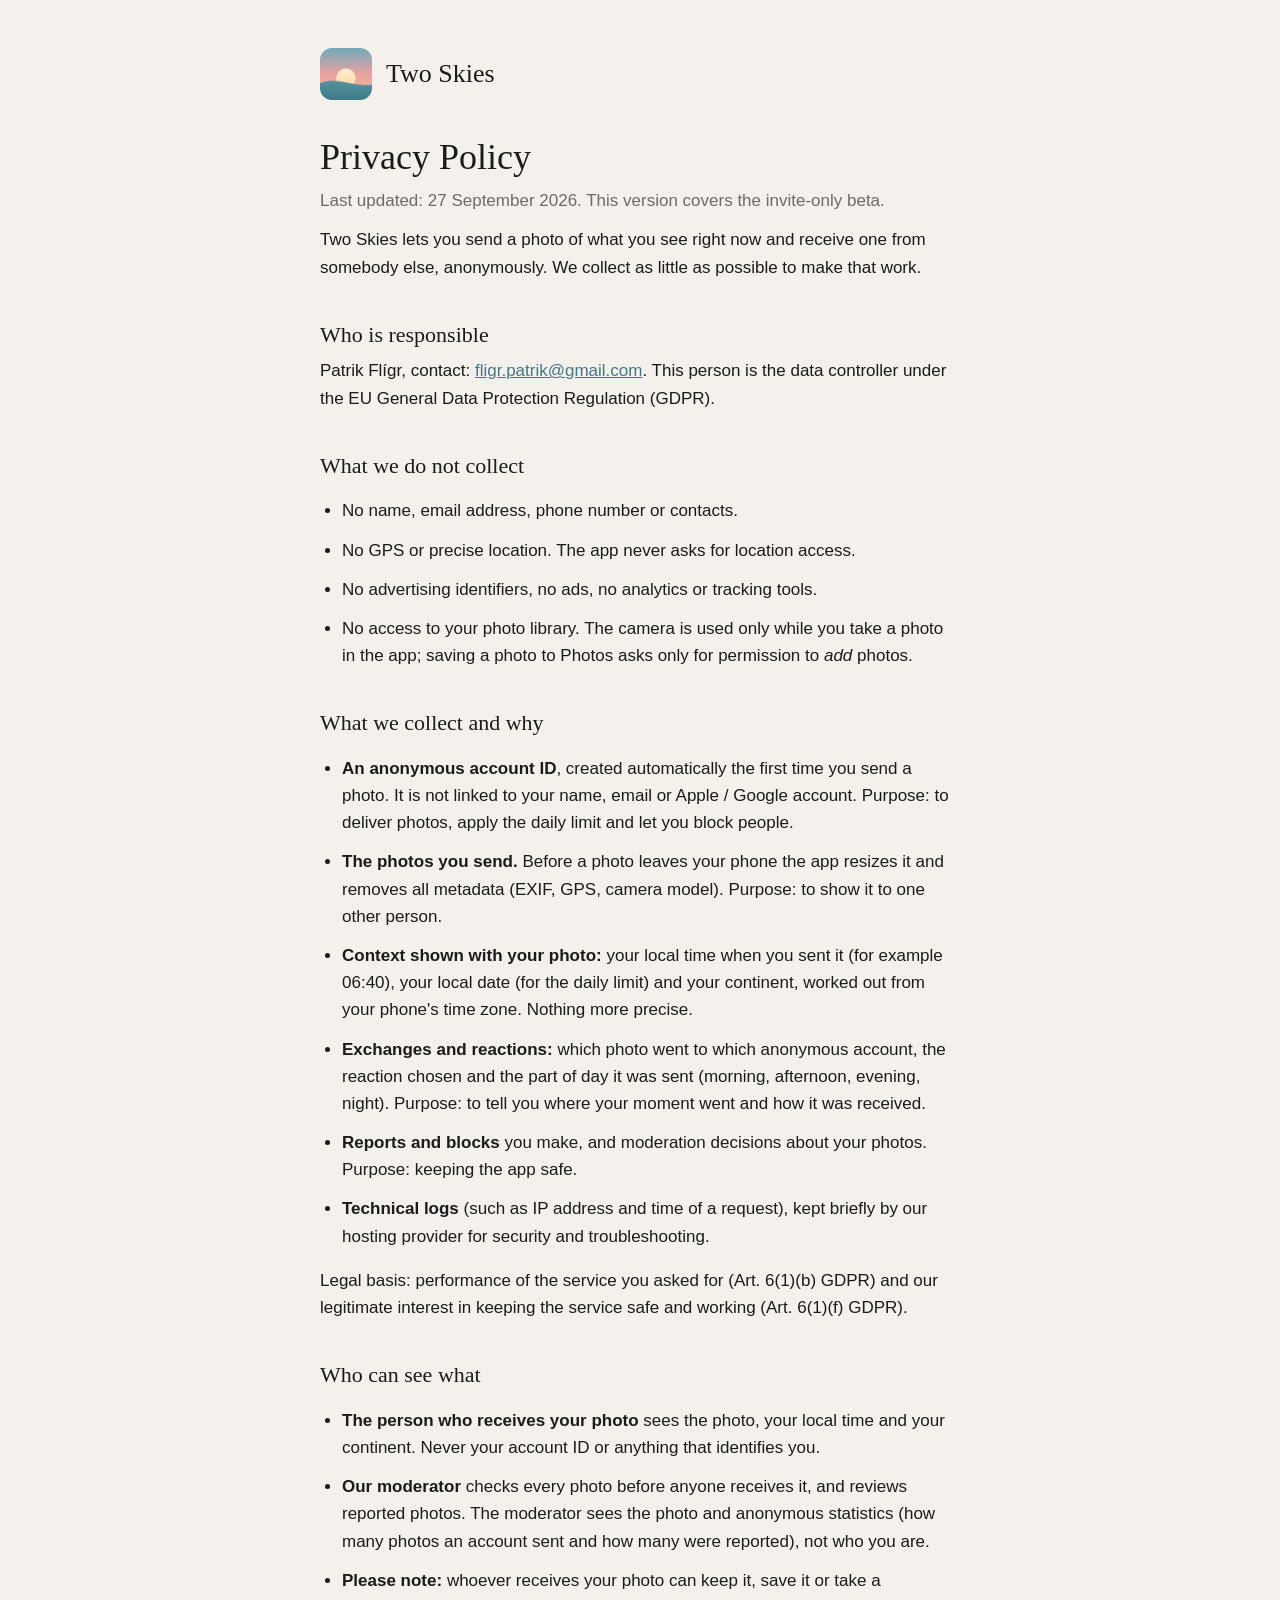
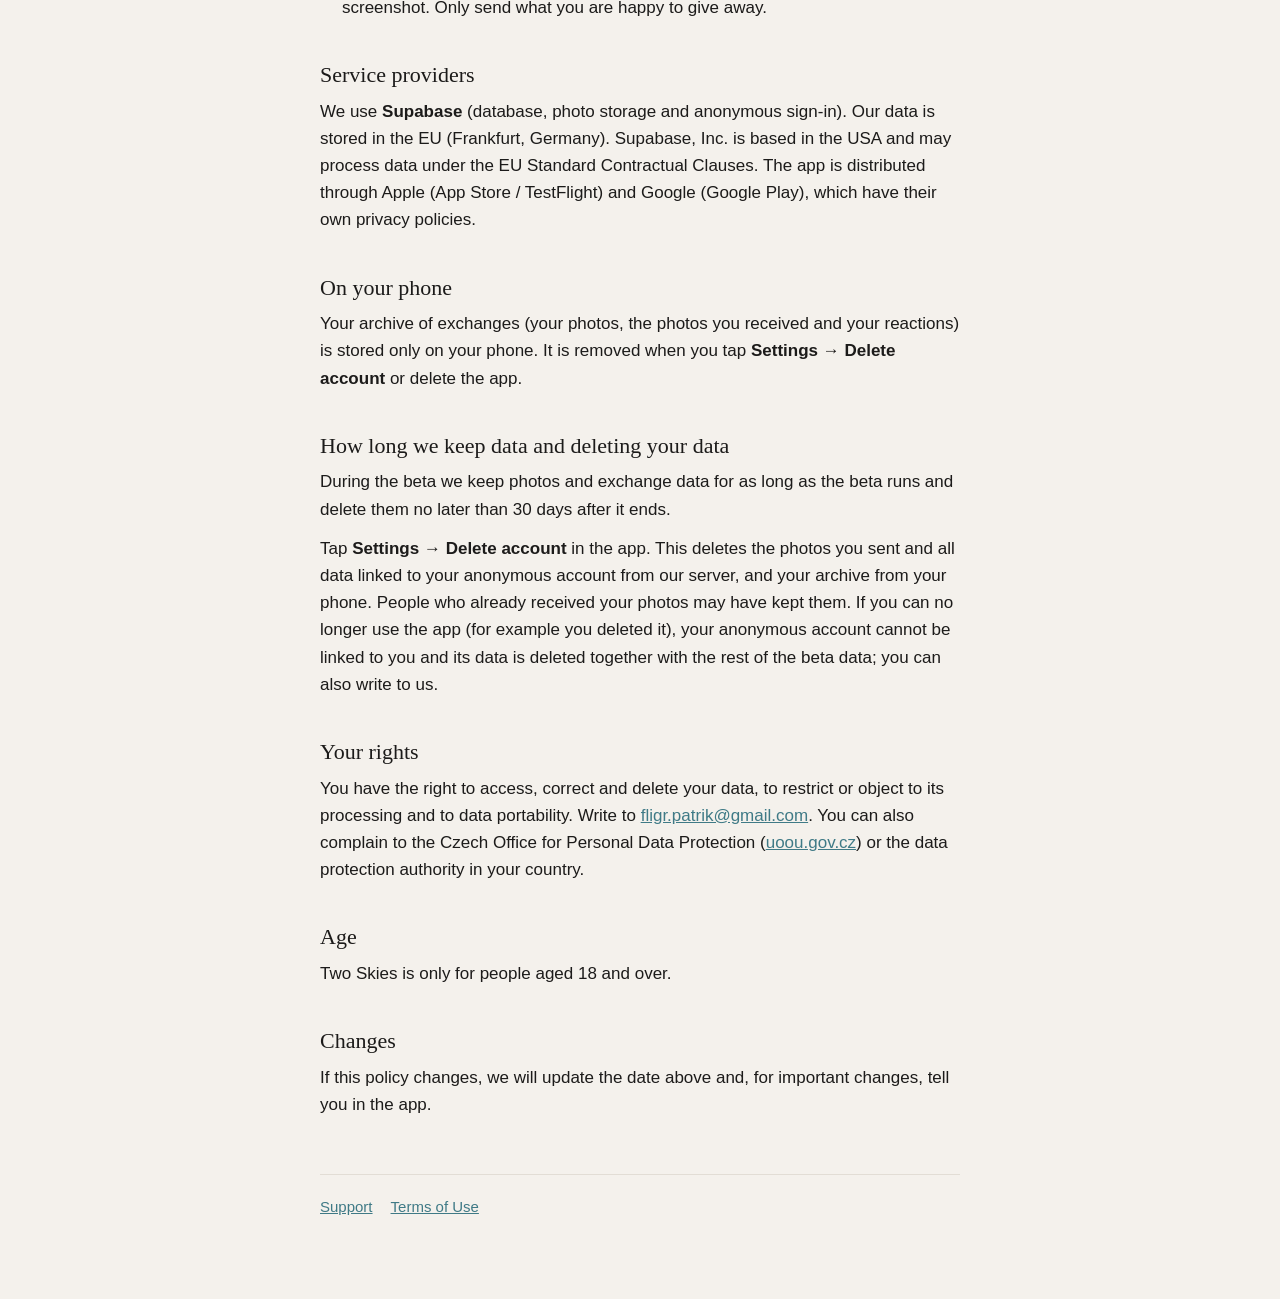
==== privacy.html @ 3c559a24 "Add files via upload" ====
<!doctype html>
<html lang="en">
<head>
  <meta charset="utf-8">
  <meta name="viewport" content="width=device-width, initial-scale=1">
  <title>Two Skies - Privacy Policy</title>
  <link rel="stylesheet" href="style.css">
</head>
<body>
<main>
  <header><img src="icon.png" alt=""><a href="index.html">Two Skies</a></header>

  <h1>Privacy Policy</h1>
  <p class="muted">Last updated: 27 September 2026. This version covers the invite-only beta.</p>

  <p>Two Skies lets you send a photo of what you see right now and receive one from somebody else, anonymously. We collect as little as possible to make that work.</p>

  <h2>Who is responsible</h2>
  <p>Patrik Fl&iacute;gr, contact: <a href="mailto:fligr.patrik@gmail.com">fligr.patrik@gmail.com</a>. This person is the data controller under the EU General Data Protection Regulation (GDPR).</p>

  <h2>What we do not collect</h2>
  <ul>
    <li>No name, email address, phone number or contacts.</li>
    <li>No GPS or precise location. The app never asks for location access.</li>
    <li>No advertising identifiers, no ads, no analytics or tracking tools.</li>
    <li>No access to your photo library. The camera is used only while you take a photo in the app; saving a photo to Photos asks only for permission to <em>add</em> photos.</li>
  </ul>

  <h2>What we collect and why</h2>
  <ul>
    <li><strong>An anonymous account ID</strong>, created automatically the first time you send a photo. It is not linked to your name, email or Apple / Google account. Purpose: to deliver photos, apply the daily limit and let you block people.</li>
    <li><strong>The photos you send.</strong> Before a photo leaves your phone the app resizes it and removes all metadata (EXIF, GPS, camera model). Purpose: to show it to one other person.</li>
    <li><strong>Context shown with your photo:</strong> your local time when you sent it (for example 06:40), your local date (for the daily limit) and your continent, worked out from your phone's time zone. Nothing more precise.</li>
    <li><strong>Exchanges and reactions:</strong> which photo went to which anonymous account, the reaction chosen and the part of day it was sent (morning, afternoon, evening, night). Purpose: to tell you where your moment went and how it was received.</li>
    <li><strong>Reports and blocks</strong> you make, and moderation decisions about your photos. Purpose: keeping the app safe.</li>
    <li><strong>Technical logs</strong> (such as IP address and time of a request), kept briefly by our hosting provider for security and troubleshooting.</li>
  </ul>
  <p>Legal basis: performance of the service you asked for (Art. 6(1)(b) GDPR) and our legitimate interest in keeping the service safe and working (Art. 6(1)(f) GDPR).</p>

  <h2>Who can see what</h2>
  <ul>
    <li><strong>The person who receives your photo</strong> sees the photo, your local time and your continent. Never your account ID or anything that identifies you.</li>
    <li><strong>Our moderator</strong> checks every photo before anyone receives it, and reviews reported photos. The moderator sees the photo and anonymous statistics (how many photos an account sent and how many were reported), not who you are.</li>
    <li><strong>Please note:</strong> whoever receives your photo can keep it, save it or take a screenshot. Only send what you are happy to give away.</li>
  </ul>

  <h2>Service providers</h2>
  <p>We use <strong>Supabase</strong> (database, photo storage and anonymous sign-in). Our data is stored in the EU (Frankfurt, Germany). Supabase, Inc. is based in the USA and may process data under the EU Standard Contractual Clauses. The app is distributed through Apple (App Store / TestFlight) and Google (Google Play), which have their own privacy policies.</p>

  <h2>On your phone</h2>
  <p>Your archive of exchanges (your photos, the photos you received and your reactions) is stored only on your phone. It is removed when you tap <strong>Settings &rarr; Delete account</strong> or delete the app.</p>

  <h2 id="delete">How long we keep data and deleting your data</h2>
  <p>During the beta we keep photos and exchange data for as long as the beta runs and delete them no later than 30 days after it ends.</p>
  <p>Tap <strong>Settings &rarr; Delete account</strong> in the app. This deletes the photos you sent and all data linked to your anonymous account from our server, and your archive from your phone. People who already received your photos may have kept them. If you can no longer use the app (for example you deleted it), your anonymous account cannot be linked to you and its data is deleted together with the rest of the beta data; you can also write to us.</p>

  <h2>Your rights</h2>
  <p>You have the right to access, correct and delete your data, to restrict or object to its processing and to data portability. Write to <a href="mailto:fligr.patrik@gmail.com">fligr.patrik@gmail.com</a>. You can also complain to the Czech Office for Personal Data Protection (<a href="https://uoou.gov.cz">uoou.gov.cz</a>) or the data protection authority in your country.</p>

  <h2>Age</h2>
  <p>Two Skies is only for people aged 18 and over.</p>

  <h2>Changes</h2>
  <p>If this policy changes, we will update the date above and, for important changes, tell you in the app.</p>

  <nav><a href="index.html">Support</a><a href="terms.html">Terms of Use</a></nav>
</main>
</body>
</html>
---- style.css ----
:root {
  --paper: #f4f1ec;
  --ink: #1c1b1a;
  --muted: #6f6a63;
  --line: #e2ddd5;
  --accent: #3f7a86;
}
@media (prefers-color-scheme: dark) {
  :root {
    --paper: #0f0f11;
    --ink: #edeae4;
    --muted: #9a958e;
    --line: #2a2a2e;
    --accent: #7fb4bf;
  }
}
* { box-sizing: border-box; }
body {
  margin: 0;
  background: var(--paper);
  color: var(--ink);
  font: 17px/1.6 -apple-system, BlinkMacSystemFont, "Segoe UI", Roboto, sans-serif;
}
main { max-width: 680px; margin: 0 auto; padding: 48px 20px 80px; }
header { display: flex; align-items: center; gap: 14px; margin-bottom: 36px; }
header img { width: 52px; height: 52px; border-radius: 12px; }
header a { color: inherit; text-decoration: none; font: 26px Georgia, serif; }
h1 { font: 400 36px/1.2 Georgia, serif; margin: 0 0 8px; }
h2 { font: 400 22px/1.3 Georgia, serif; margin: 40px 0 8px; }
p, li { margin: 0 0 12px; }
ul { padding-left: 22px; }
.muted { color: var(--muted); }
a { color: var(--accent); }
nav { margin-top: 56px; padding-top: 20px; border-top: 1px solid var(--line); font-size: 15px; }
nav a { margin-right: 18px; }
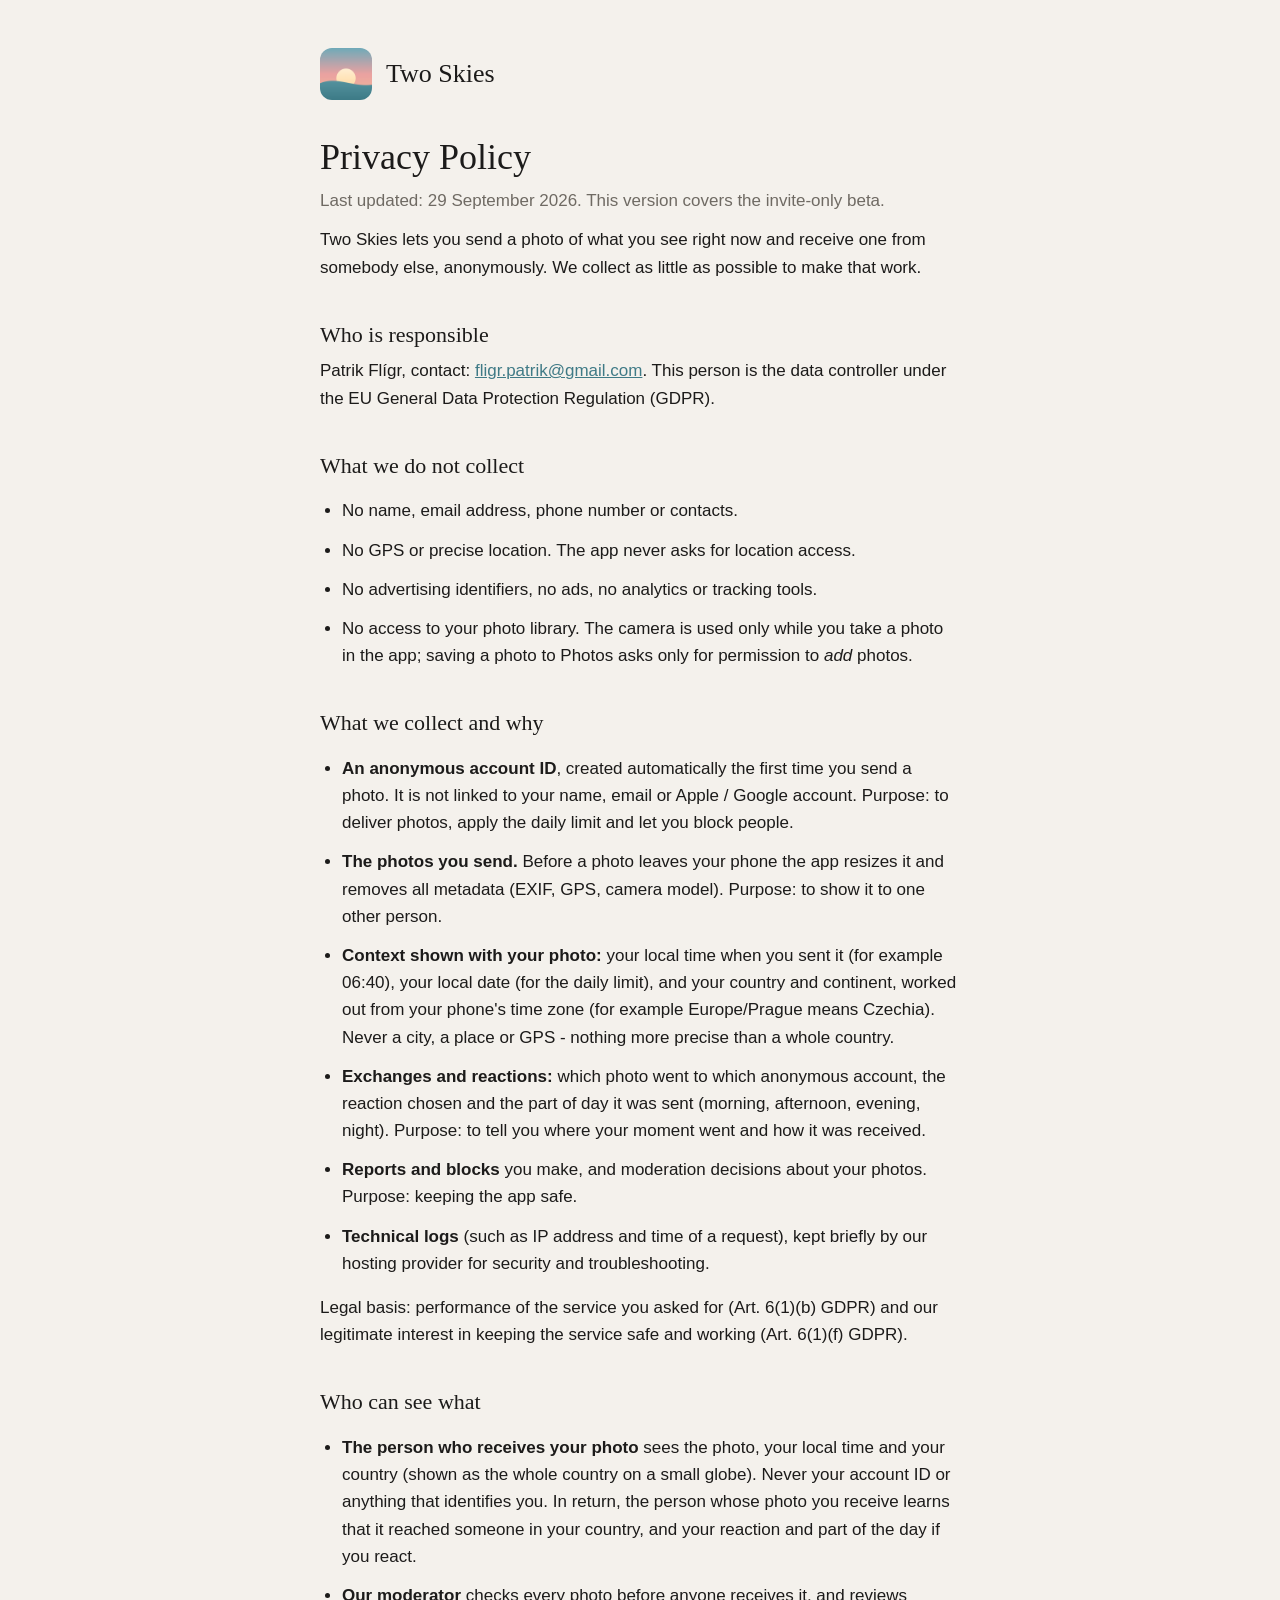
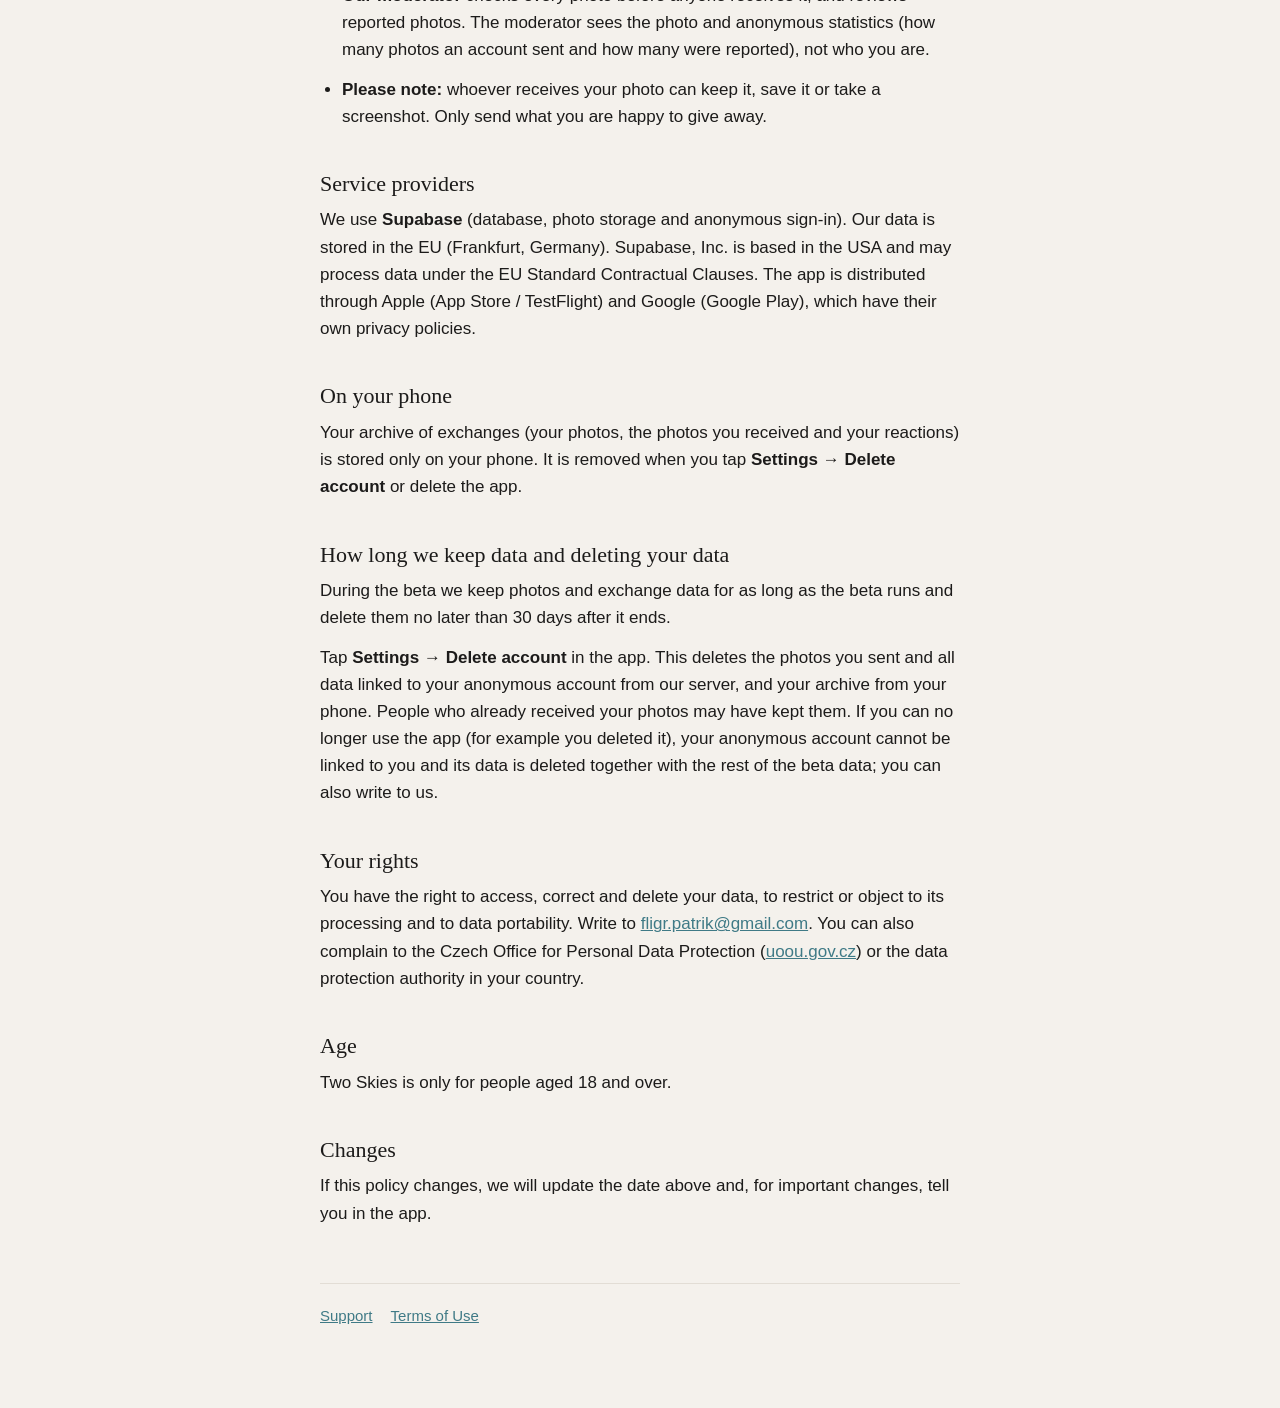
==== commit 6e121f73: "Add files via upload Country instead of continent" ====
--- a/privacy.html
+++ b/privacy.html
@@ -11,7 +11,7 @@
   <header><img src="icon.png" alt=""><a href="index.html">Two Skies</a></header>
 
   <h1>Privacy Policy</h1>
-  <p class="muted">Last updated: 27 September 2026. This version covers the invite-only beta.</p>
+  <p class="muted">Last updated: 29 September 2026. This version covers the invite-only beta.</p>
 
   <p>Two Skies lets you send a photo of what you see right now and receive one from somebody else, anonymously. We collect as little as possible to make that work.</p>
 
@@ -30,7 +30,7 @@
   <ul>
     <li><strong>An anonymous account ID</strong>, created automatically the first time you send a photo. It is not linked to your name, email or Apple / Google account. Purpose: to deliver photos, apply the daily limit and let you block people.</li>
     <li><strong>The photos you send.</strong> Before a photo leaves your phone the app resizes it and removes all metadata (EXIF, GPS, camera model). Purpose: to show it to one other person.</li>
-    <li><strong>Context shown with your photo:</strong> your local time when you sent it (for example 06:40), your local date (for the daily limit) and your continent, worked out from your phone's time zone. Nothing more precise.</li>
+    <li><strong>Context shown with your photo:</strong> your local time when you sent it (for example 06:40), your local date (for the daily limit), and your country and continent, worked out from your phone's time zone (for example Europe/Prague means Czechia). Never a city, a place or GPS - nothing more precise than a whole country.</li>
     <li><strong>Exchanges and reactions:</strong> which photo went to which anonymous account, the reaction chosen and the part of day it was sent (morning, afternoon, evening, night). Purpose: to tell you where your moment went and how it was received.</li>
     <li><strong>Reports and blocks</strong> you make, and moderation decisions about your photos. Purpose: keeping the app safe.</li>
     <li><strong>Technical logs</strong> (such as IP address and time of a request), kept briefly by our hosting provider for security and troubleshooting.</li>
@@ -39,7 +39,7 @@
 
   <h2>Who can see what</h2>
   <ul>
-    <li><strong>The person who receives your photo</strong> sees the photo, your local time and your continent. Never your account ID or anything that identifies you.</li>
+    <li><strong>The person who receives your photo</strong> sees the photo, your local time and your country (shown as the whole country on a small globe). Never your account ID or anything that identifies you. In return, the person whose photo you receive learns that it reached someone in your country, and your reaction and part of the day if you react.</li>
     <li><strong>Our moderator</strong> checks every photo before anyone receives it, and reviews reported photos. The moderator sees the photo and anonymous statistics (how many photos an account sent and how many were reported), not who you are.</li>
     <li><strong>Please note:</strong> whoever receives your photo can keep it, save it or take a screenshot. Only send what you are happy to give away.</li>
   </ul>
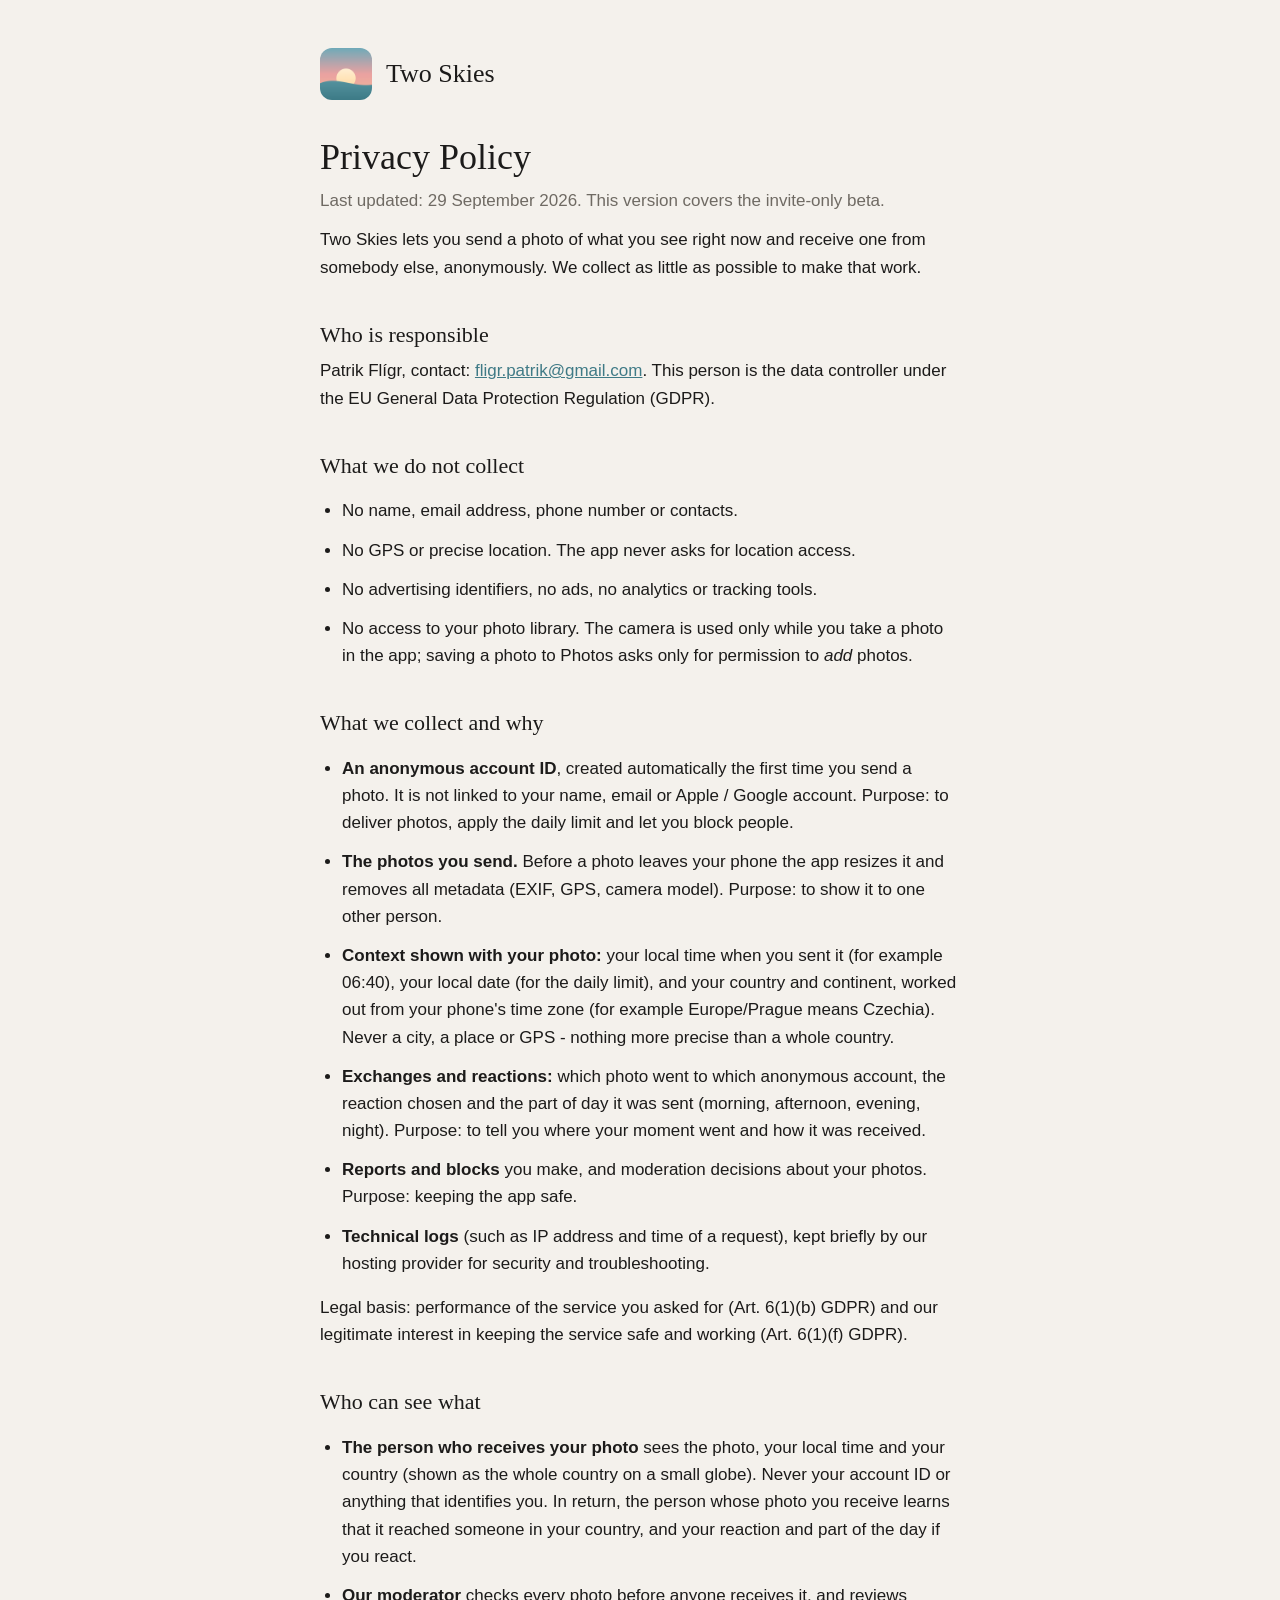
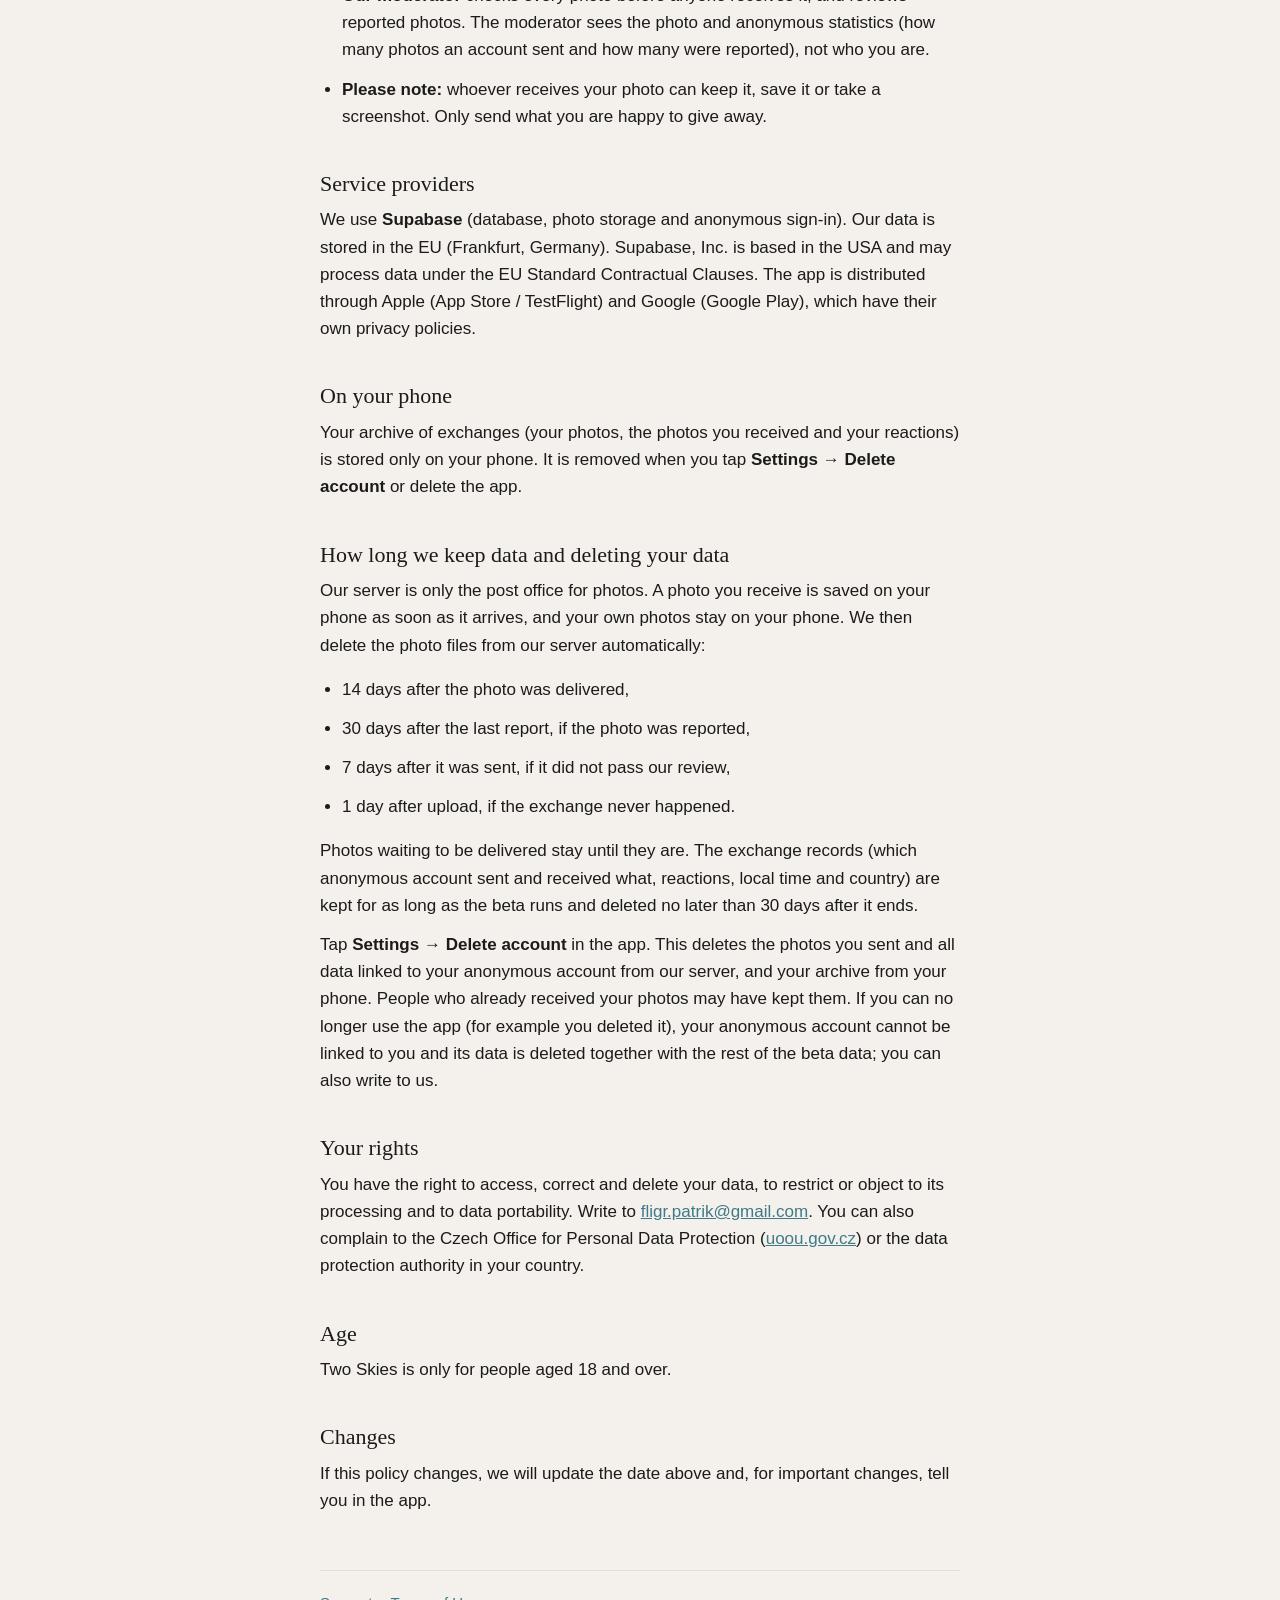
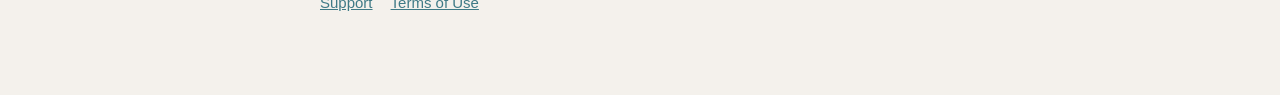
==== commit 2696b9fa: "Add files via upload" ====
--- a/privacy.html
+++ b/privacy.html
@@ -51,7 +51,14 @@
   <p>Your archive of exchanges (your photos, the photos you received and your reactions) is stored only on your phone. It is removed when you tap <strong>Settings &rarr; Delete account</strong> or delete the app.</p>
 
   <h2 id="delete">How long we keep data and deleting your data</h2>
-  <p>During the beta we keep photos and exchange data for as long as the beta runs and delete them no later than 30 days after it ends.</p>
+  <p>Our server is only the post office for photos. A photo you receive is saved on your phone as soon as it arrives, and your own photos stay on your phone. We then delete the photo files from our server automatically:</p>
+  <ul>
+    <li>14 days after the photo was delivered,</li>
+    <li>30 days after the last report, if the photo was reported,</li>
+    <li>7 days after it was sent, if it did not pass our review,</li>
+    <li>1 day after upload, if the exchange never happened.</li>
+  </ul>
+  <p>Photos waiting to be delivered stay until they are. The exchange records (which anonymous account sent and received what, reactions, local time and country) are kept for as long as the beta runs and deleted no later than 30 days after it ends.</p>
   <p>Tap <strong>Settings &rarr; Delete account</strong> in the app. This deletes the photos you sent and all data linked to your anonymous account from our server, and your archive from your phone. People who already received your photos may have kept them. If you can no longer use the app (for example you deleted it), your anonymous account cannot be linked to you and its data is deleted together with the rest of the beta data; you can also write to us.</p>
 
   <h2>Your rights</h2>
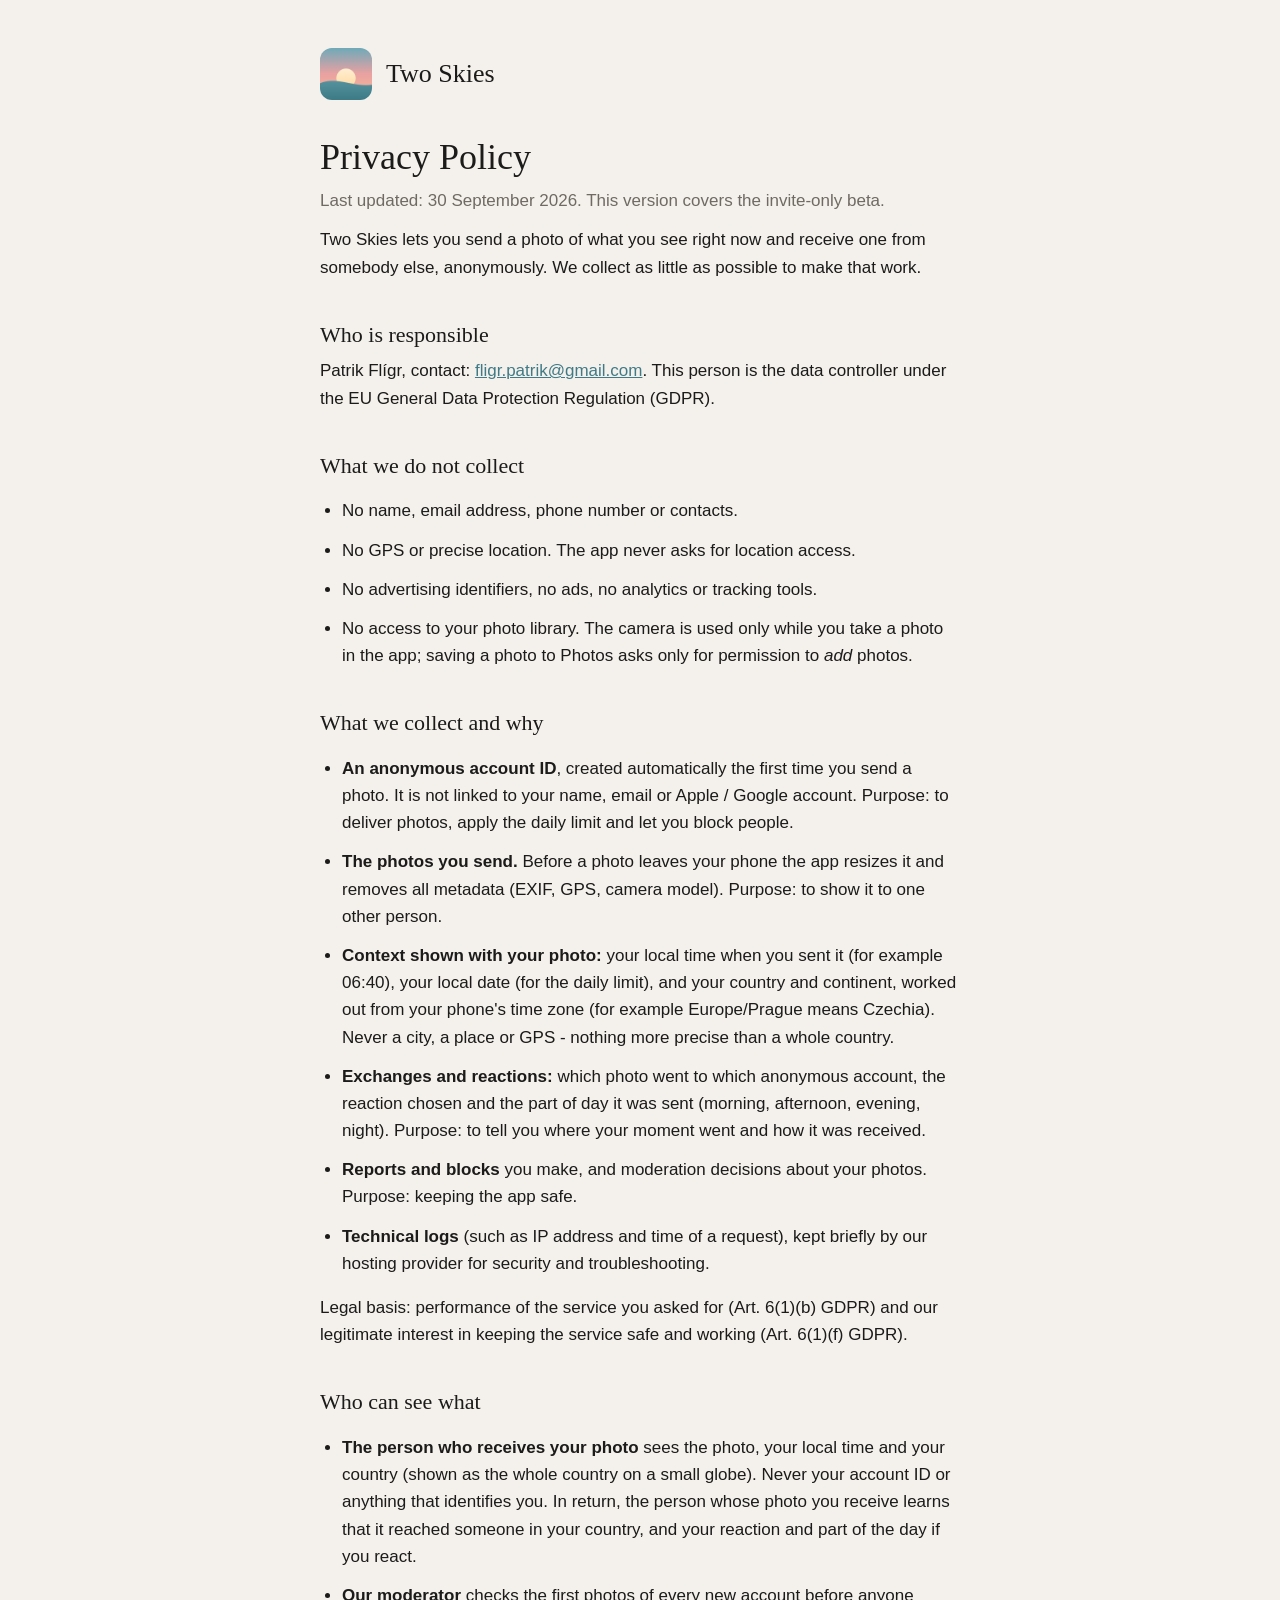
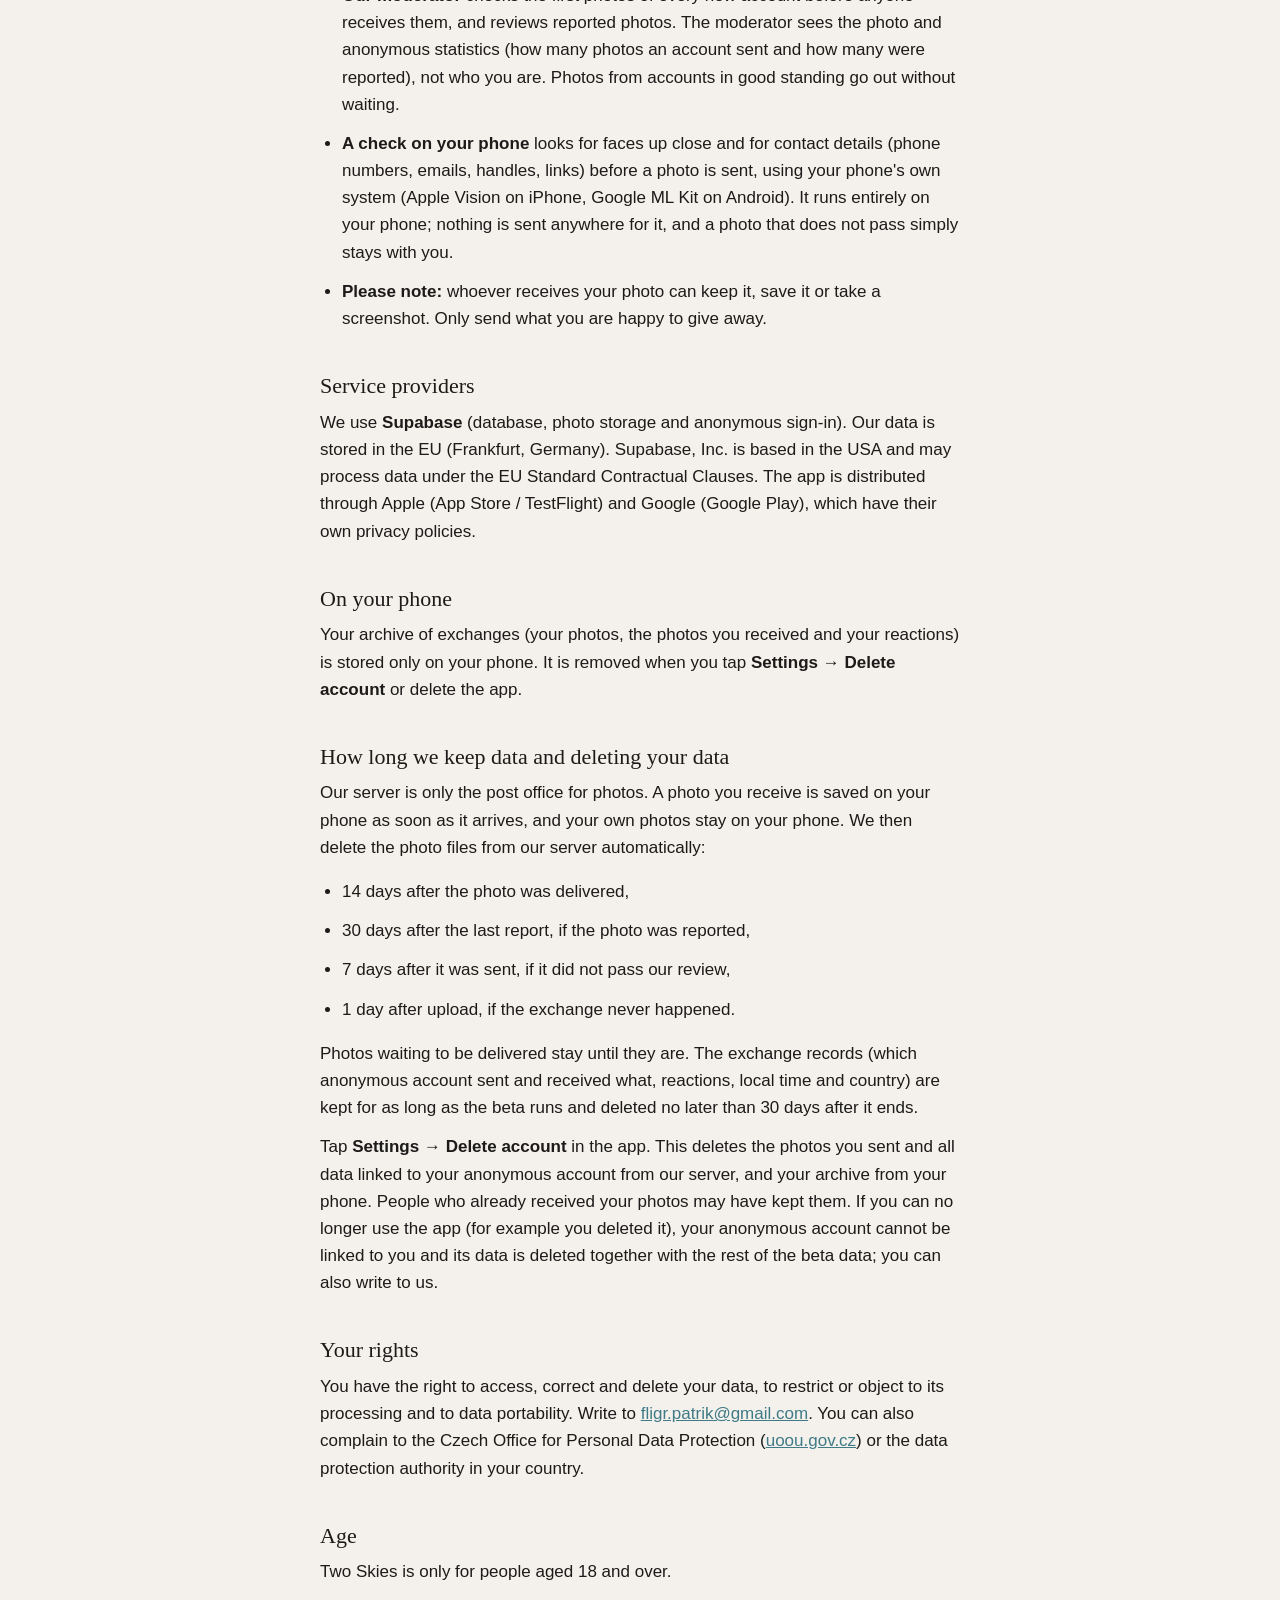
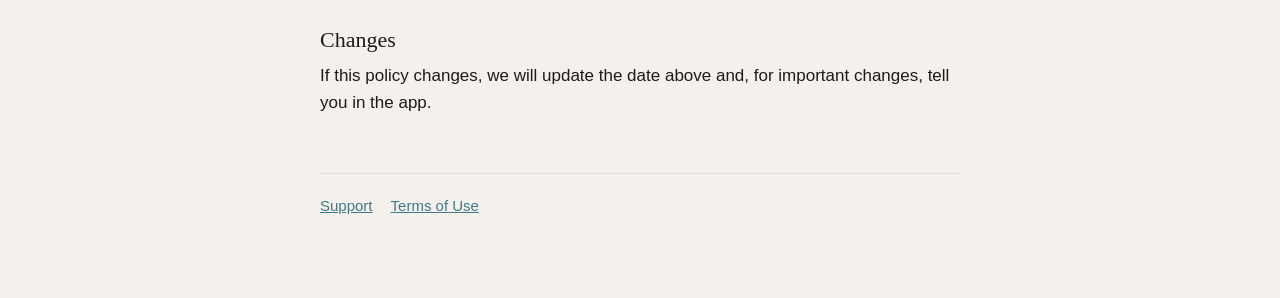
==== commit 894b0b83: "Add files via upload" ====
--- a/privacy.html
+++ b/privacy.html
@@ -11,7 +11,7 @@
   <header><img src="icon.png" alt=""><a href="index.html">Two Skies</a></header>
 
   <h1>Privacy Policy</h1>
-  <p class="muted">Last updated: 29 September 2026. This version covers the invite-only beta.</p>
+  <p class="muted">Last updated: 30 September 2026. This version covers the invite-only beta.</p>
 
   <p>Two Skies lets you send a photo of what you see right now and receive one from somebody else, anonymously. We collect as little as possible to make that work.</p>
 
@@ -40,7 +40,8 @@
   <h2>Who can see what</h2>
   <ul>
     <li><strong>The person who receives your photo</strong> sees the photo, your local time and your country (shown as the whole country on a small globe). Never your account ID or anything that identifies you. In return, the person whose photo you receive learns that it reached someone in your country, and your reaction and part of the day if you react.</li>
-    <li><strong>Our moderator</strong> checks every photo before anyone receives it, and reviews reported photos. The moderator sees the photo and anonymous statistics (how many photos an account sent and how many were reported), not who you are.</li>
+    <li><strong>Our moderator</strong> checks the first photos of every new account before anyone receives them, and reviews reported photos. The moderator sees the photo and anonymous statistics (how many photos an account sent and how many were reported), not who you are. Photos from accounts in good standing go out without waiting.</li>
+    <li><strong>A check on your phone</strong> looks for faces up close and for contact details (phone numbers, emails, handles, links) before a photo is sent, using your phone's own system (Apple Vision on iPhone, Google ML Kit on Android). It runs entirely on your phone; nothing is sent anywhere for it, and a photo that does not pass simply stays with you.</li>
     <li><strong>Please note:</strong> whoever receives your photo can keep it, save it or take a screenshot. Only send what you are happy to give away.</li>
   </ul>
 
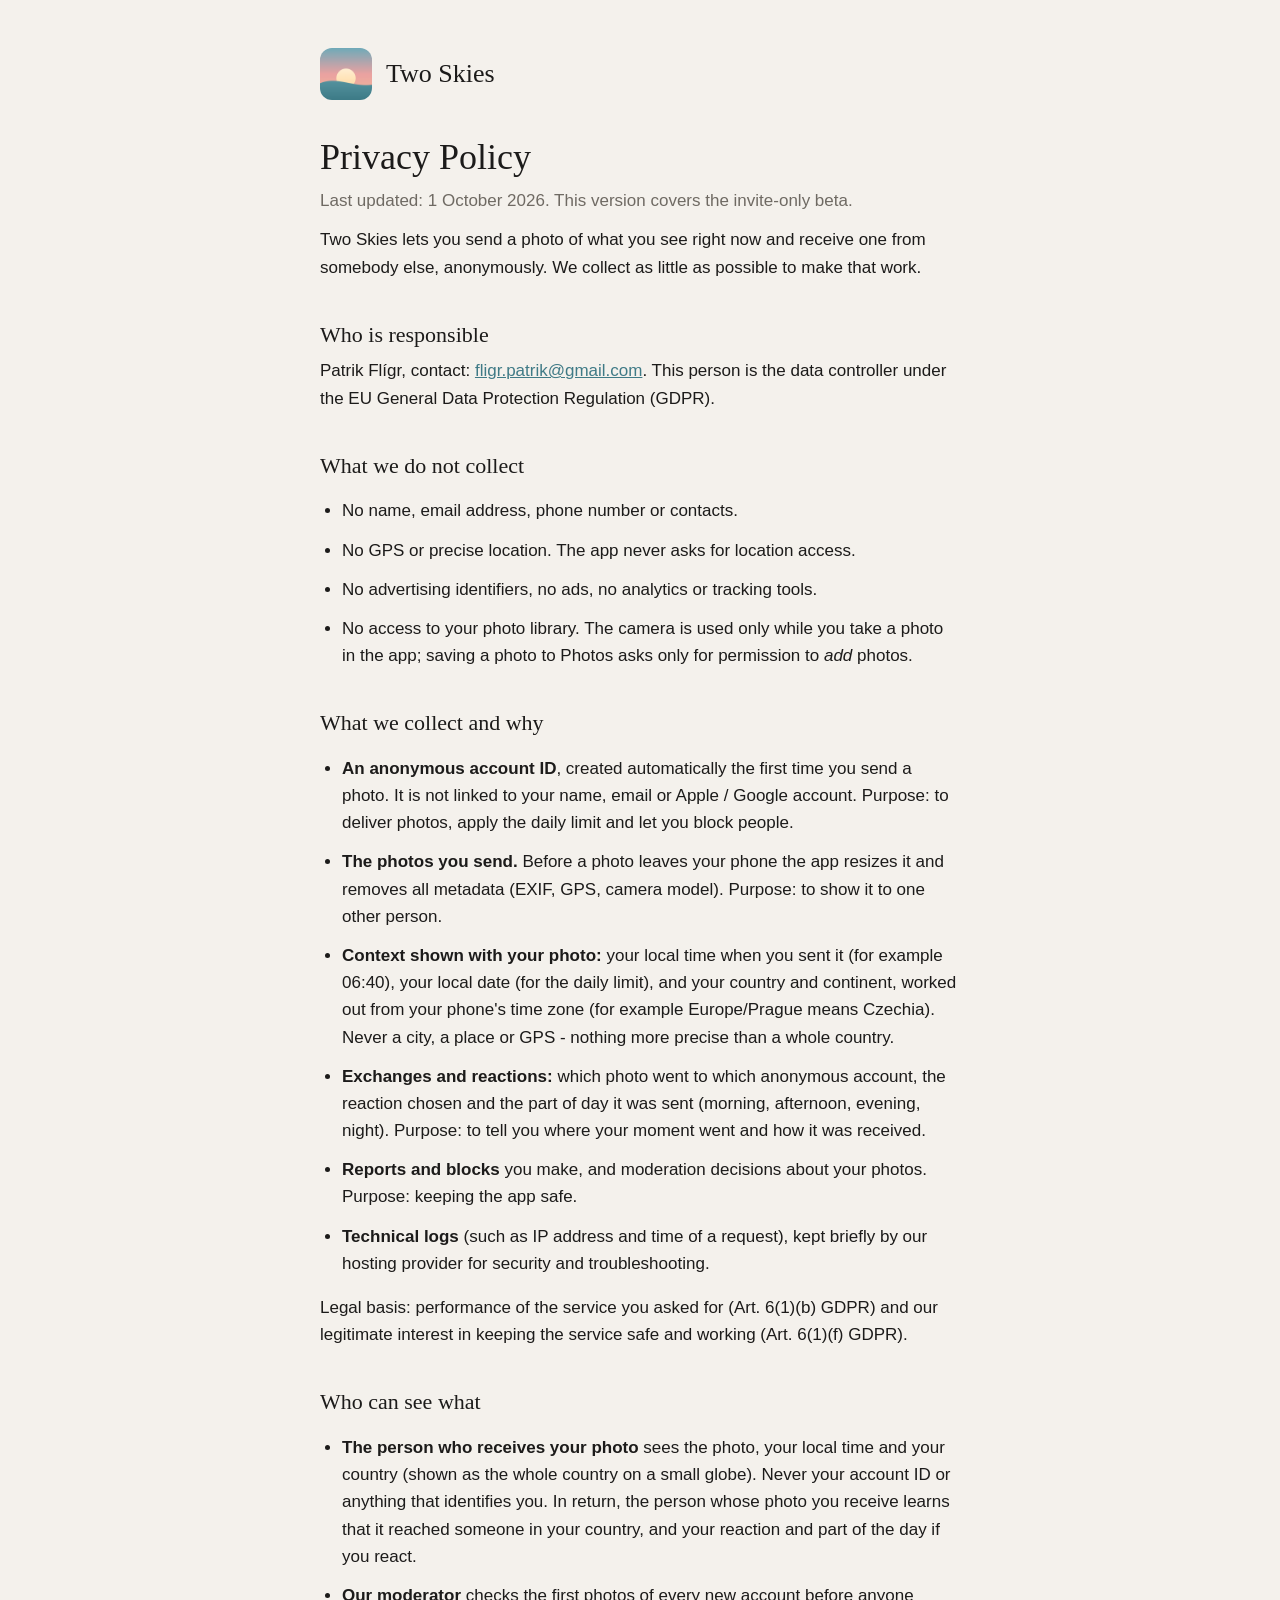
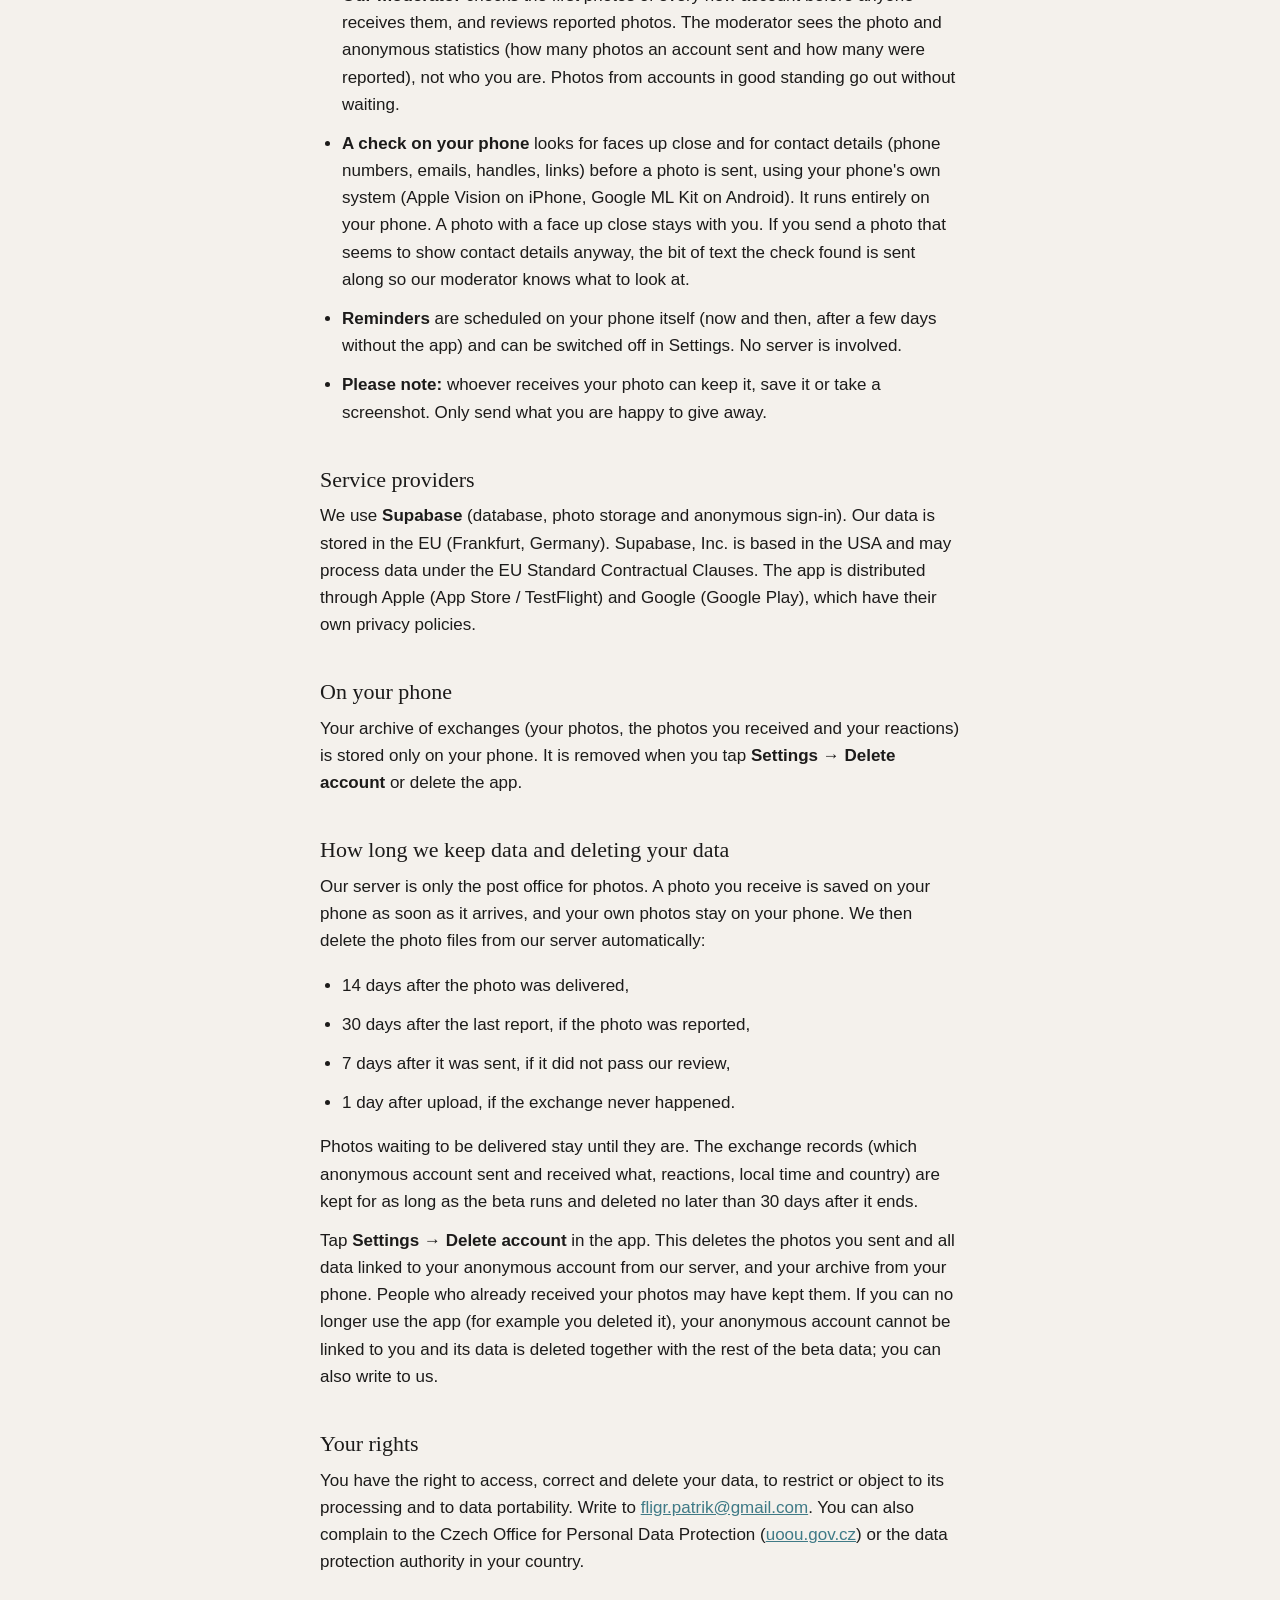
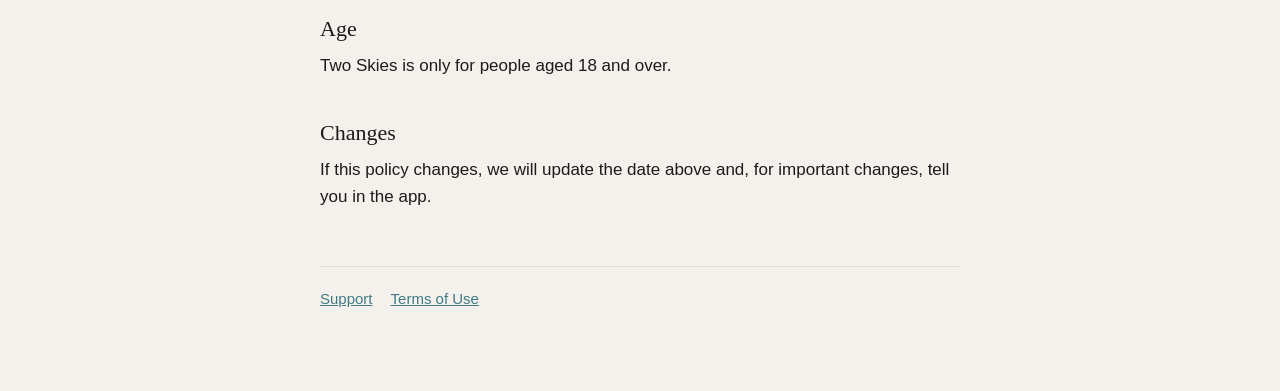
==== commit 693290f8: "Add files via upload" ====
--- a/privacy.html
+++ b/privacy.html
@@ -11,7 +11,7 @@
   <header><img src="icon.png" alt=""><a href="index.html">Two Skies</a></header>
 
   <h1>Privacy Policy</h1>
-  <p class="muted">Last updated: 30 September 2026. This version covers the invite-only beta.</p>
+  <p class="muted">Last updated: 1 October 2026. This version covers the invite-only beta.</p>
 
   <p>Two Skies lets you send a photo of what you see right now and receive one from somebody else, anonymously. We collect as little as possible to make that work.</p>
 
@@ -41,7 +41,8 @@
   <ul>
     <li><strong>The person who receives your photo</strong> sees the photo, your local time and your country (shown as the whole country on a small globe). Never your account ID or anything that identifies you. In return, the person whose photo you receive learns that it reached someone in your country, and your reaction and part of the day if you react.</li>
     <li><strong>Our moderator</strong> checks the first photos of every new account before anyone receives them, and reviews reported photos. The moderator sees the photo and anonymous statistics (how many photos an account sent and how many were reported), not who you are. Photos from accounts in good standing go out without waiting.</li>
-    <li><strong>A check on your phone</strong> looks for faces up close and for contact details (phone numbers, emails, handles, links) before a photo is sent, using your phone's own system (Apple Vision on iPhone, Google ML Kit on Android). It runs entirely on your phone; nothing is sent anywhere for it, and a photo that does not pass simply stays with you.</li>
+    <li><strong>A check on your phone</strong> looks for faces up close and for contact details (phone numbers, emails, handles, links) before a photo is sent, using your phone's own system (Apple Vision on iPhone, Google ML Kit on Android). It runs entirely on your phone. A photo with a face up close stays with you. If you send a photo that seems to show contact details anyway, the bit of text the check found is sent along so our moderator knows what to look at.</li>
+    <li><strong>Reminders</strong> are scheduled on your phone itself (now and then, after a few days without the app) and can be switched off in Settings. No server is involved.</li>
     <li><strong>Please note:</strong> whoever receives your photo can keep it, save it or take a screenshot. Only send what you are happy to give away.</li>
   </ul>
 
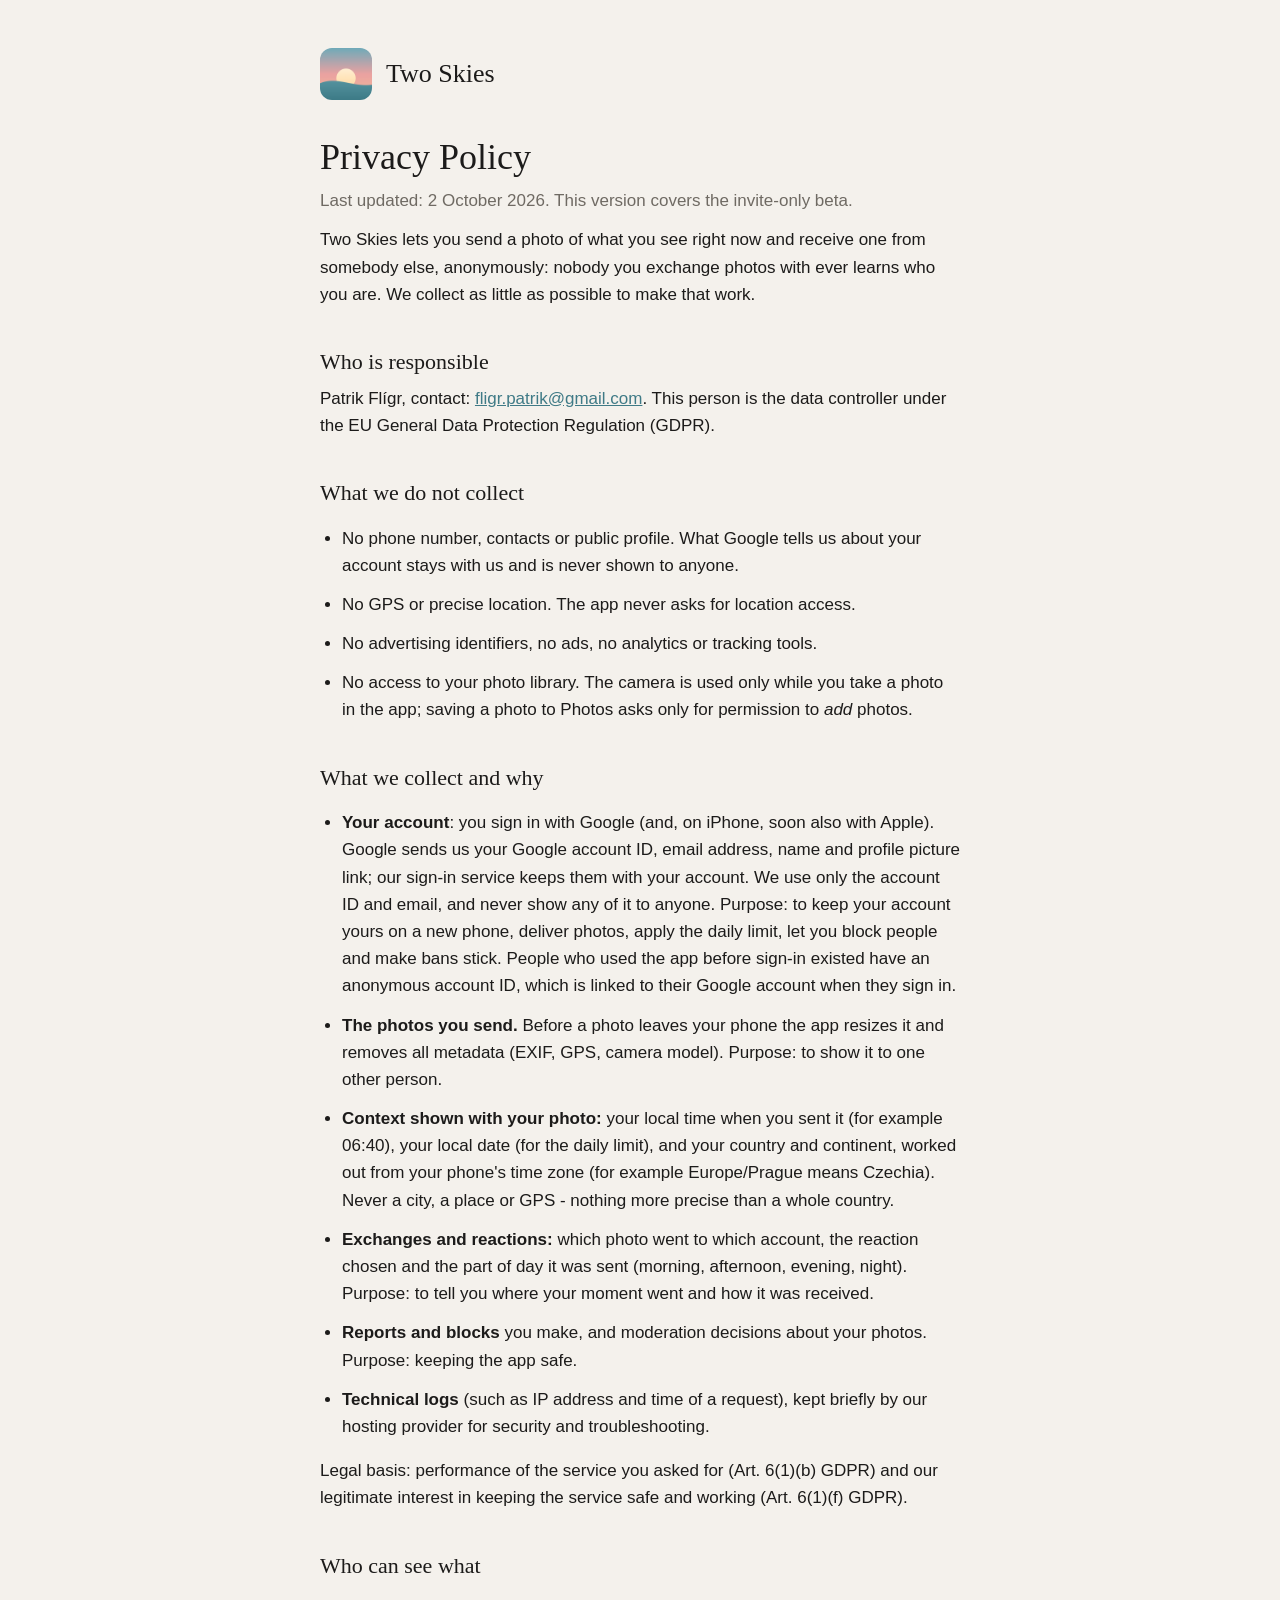
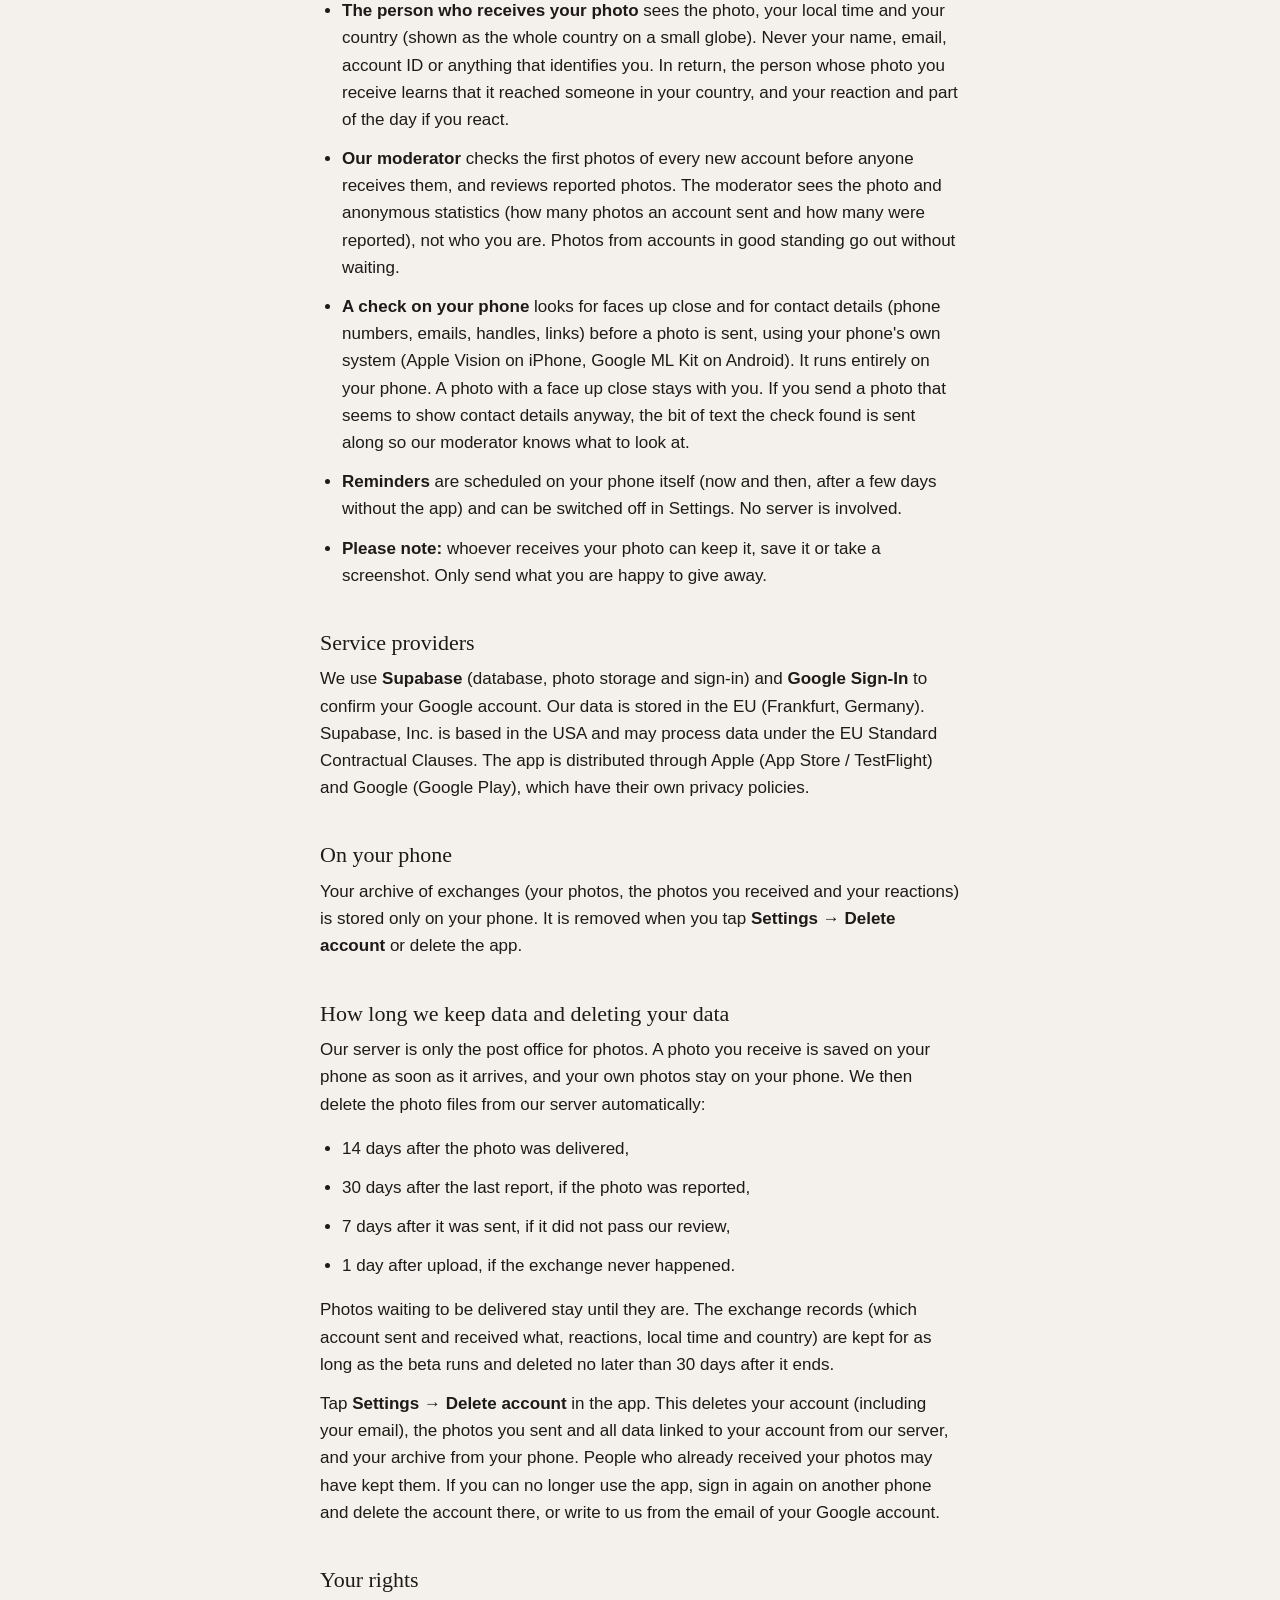
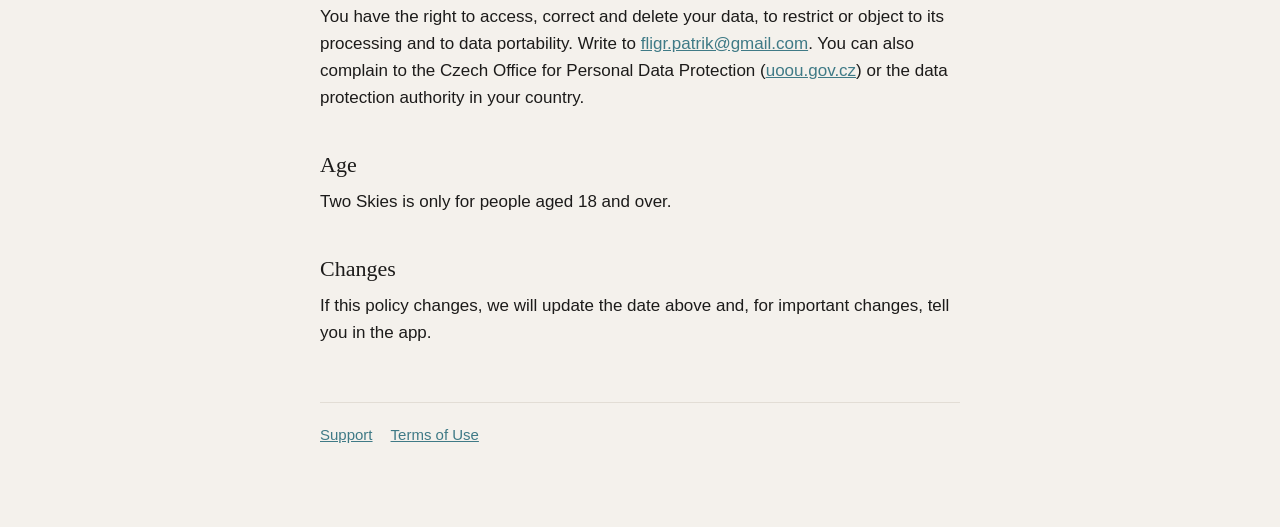
==== commit 40163f69: "Add files via upload" ====
--- a/privacy.html
+++ b/privacy.html
@@ -11,16 +11,16 @@
   <header><img src="icon.png" alt=""><a href="index.html">Two Skies</a></header>
 
   <h1>Privacy Policy</h1>
-  <p class="muted">Last updated: 1 October 2026. This version covers the invite-only beta.</p>
+  <p class="muted">Last updated: 2 October 2026. This version covers the invite-only beta.</p>
 
-  <p>Two Skies lets you send a photo of what you see right now and receive one from somebody else, anonymously. We collect as little as possible to make that work.</p>
+  <p>Two Skies lets you send a photo of what you see right now and receive one from somebody else, anonymously: nobody you exchange photos with ever learns who you are. We collect as little as possible to make that work.</p>
 
   <h2>Who is responsible</h2>
   <p>Patrik Fl&iacute;gr, contact: <a href="mailto:fligr.patrik@gmail.com">fligr.patrik@gmail.com</a>. This person is the data controller under the EU General Data Protection Regulation (GDPR).</p>
 
   <h2>What we do not collect</h2>
   <ul>
-    <li>No name, email address, phone number or contacts.</li>
+    <li>No phone number, contacts or public profile. What Google tells us about your account stays with us and is never shown to anyone.</li>
     <li>No GPS or precise location. The app never asks for location access.</li>
     <li>No advertising identifiers, no ads, no analytics or tracking tools.</li>
     <li>No access to your photo library. The camera is used only while you take a photo in the app; saving a photo to Photos asks only for permission to <em>add</em> photos.</li>
@@ -28,10 +28,10 @@
 
   <h2>What we collect and why</h2>
   <ul>
-    <li><strong>An anonymous account ID</strong>, created automatically the first time you send a photo. It is not linked to your name, email or Apple / Google account. Purpose: to deliver photos, apply the daily limit and let you block people.</li>
+    <li><strong>Your account</strong>: you sign in with Google (and, on iPhone, soon also with Apple). Google sends us your Google account ID, email address, name and profile picture link; our sign-in service keeps them with your account. We use only the account ID and email, and never show any of it to anyone. Purpose: to keep your account yours on a new phone, deliver photos, apply the daily limit, let you block people and make bans stick. People who used the app before sign-in existed have an anonymous account ID, which is linked to their Google account when they sign in.</li>
     <li><strong>The photos you send.</strong> Before a photo leaves your phone the app resizes it and removes all metadata (EXIF, GPS, camera model). Purpose: to show it to one other person.</li>
     <li><strong>Context shown with your photo:</strong> your local time when you sent it (for example 06:40), your local date (for the daily limit), and your country and continent, worked out from your phone's time zone (for example Europe/Prague means Czechia). Never a city, a place or GPS - nothing more precise than a whole country.</li>
-    <li><strong>Exchanges and reactions:</strong> which photo went to which anonymous account, the reaction chosen and the part of day it was sent (morning, afternoon, evening, night). Purpose: to tell you where your moment went and how it was received.</li>
+    <li><strong>Exchanges and reactions:</strong> which photo went to which account, the reaction chosen and the part of day it was sent (morning, afternoon, evening, night). Purpose: to tell you where your moment went and how it was received.</li>
     <li><strong>Reports and blocks</strong> you make, and moderation decisions about your photos. Purpose: keeping the app safe.</li>
     <li><strong>Technical logs</strong> (such as IP address and time of a request), kept briefly by our hosting provider for security and troubleshooting.</li>
   </ul>
@@ -39,7 +39,7 @@
 
   <h2>Who can see what</h2>
   <ul>
-    <li><strong>The person who receives your photo</strong> sees the photo, your local time and your country (shown as the whole country on a small globe). Never your account ID or anything that identifies you. In return, the person whose photo you receive learns that it reached someone in your country, and your reaction and part of the day if you react.</li>
+    <li><strong>The person who receives your photo</strong> sees the photo, your local time and your country (shown as the whole country on a small globe). Never your name, email, account ID or anything that identifies you. In return, the person whose photo you receive learns that it reached someone in your country, and your reaction and part of the day if you react.</li>
     <li><strong>Our moderator</strong> checks the first photos of every new account before anyone receives them, and reviews reported photos. The moderator sees the photo and anonymous statistics (how many photos an account sent and how many were reported), not who you are. Photos from accounts in good standing go out without waiting.</li>
     <li><strong>A check on your phone</strong> looks for faces up close and for contact details (phone numbers, emails, handles, links) before a photo is sent, using your phone's own system (Apple Vision on iPhone, Google ML Kit on Android). It runs entirely on your phone. A photo with a face up close stays with you. If you send a photo that seems to show contact details anyway, the bit of text the check found is sent along so our moderator knows what to look at.</li>
     <li><strong>Reminders</strong> are scheduled on your phone itself (now and then, after a few days without the app) and can be switched off in Settings. No server is involved.</li>
@@ -47,7 +47,7 @@
   </ul>
 
   <h2>Service providers</h2>
-  <p>We use <strong>Supabase</strong> (database, photo storage and anonymous sign-in). Our data is stored in the EU (Frankfurt, Germany). Supabase, Inc. is based in the USA and may process data under the EU Standard Contractual Clauses. The app is distributed through Apple (App Store / TestFlight) and Google (Google Play), which have their own privacy policies.</p>
+  <p>We use <strong>Supabase</strong> (database, photo storage and sign-in) and <strong>Google Sign-In</strong> to confirm your Google account. Our data is stored in the EU (Frankfurt, Germany). Supabase, Inc. is based in the USA and may process data under the EU Standard Contractual Clauses. The app is distributed through Apple (App Store / TestFlight) and Google (Google Play), which have their own privacy policies.</p>
 
   <h2>On your phone</h2>
   <p>Your archive of exchanges (your photos, the photos you received and your reactions) is stored only on your phone. It is removed when you tap <strong>Settings &rarr; Delete account</strong> or delete the app.</p>
@@ -60,8 +60,8 @@
     <li>7 days after it was sent, if it did not pass our review,</li>
     <li>1 day after upload, if the exchange never happened.</li>
   </ul>
-  <p>Photos waiting to be delivered stay until they are. The exchange records (which anonymous account sent and received what, reactions, local time and country) are kept for as long as the beta runs and deleted no later than 30 days after it ends.</p>
-  <p>Tap <strong>Settings &rarr; Delete account</strong> in the app. This deletes the photos you sent and all data linked to your anonymous account from our server, and your archive from your phone. People who already received your photos may have kept them. If you can no longer use the app (for example you deleted it), your anonymous account cannot be linked to you and its data is deleted together with the rest of the beta data; you can also write to us.</p>
+  <p>Photos waiting to be delivered stay until they are. The exchange records (which account sent and received what, reactions, local time and country) are kept for as long as the beta runs and deleted no later than 30 days after it ends.</p>
+  <p>Tap <strong>Settings &rarr; Delete account</strong> in the app. This deletes your account (including your email), the photos you sent and all data linked to your account from our server, and your archive from your phone. People who already received your photos may have kept them. If you can no longer use the app, sign in again on another phone and delete the account there, or write to us from the email of your Google account.</p>
 
   <h2>Your rights</h2>
   <p>You have the right to access, correct and delete your data, to restrict or object to its processing and to data portability. Write to <a href="mailto:fligr.patrik@gmail.com">fligr.patrik@gmail.com</a>. You can also complain to the Czech Office for Personal Data Protection (<a href="https://uoou.gov.cz">uoou.gov.cz</a>) or the data protection authority in your country.</p>
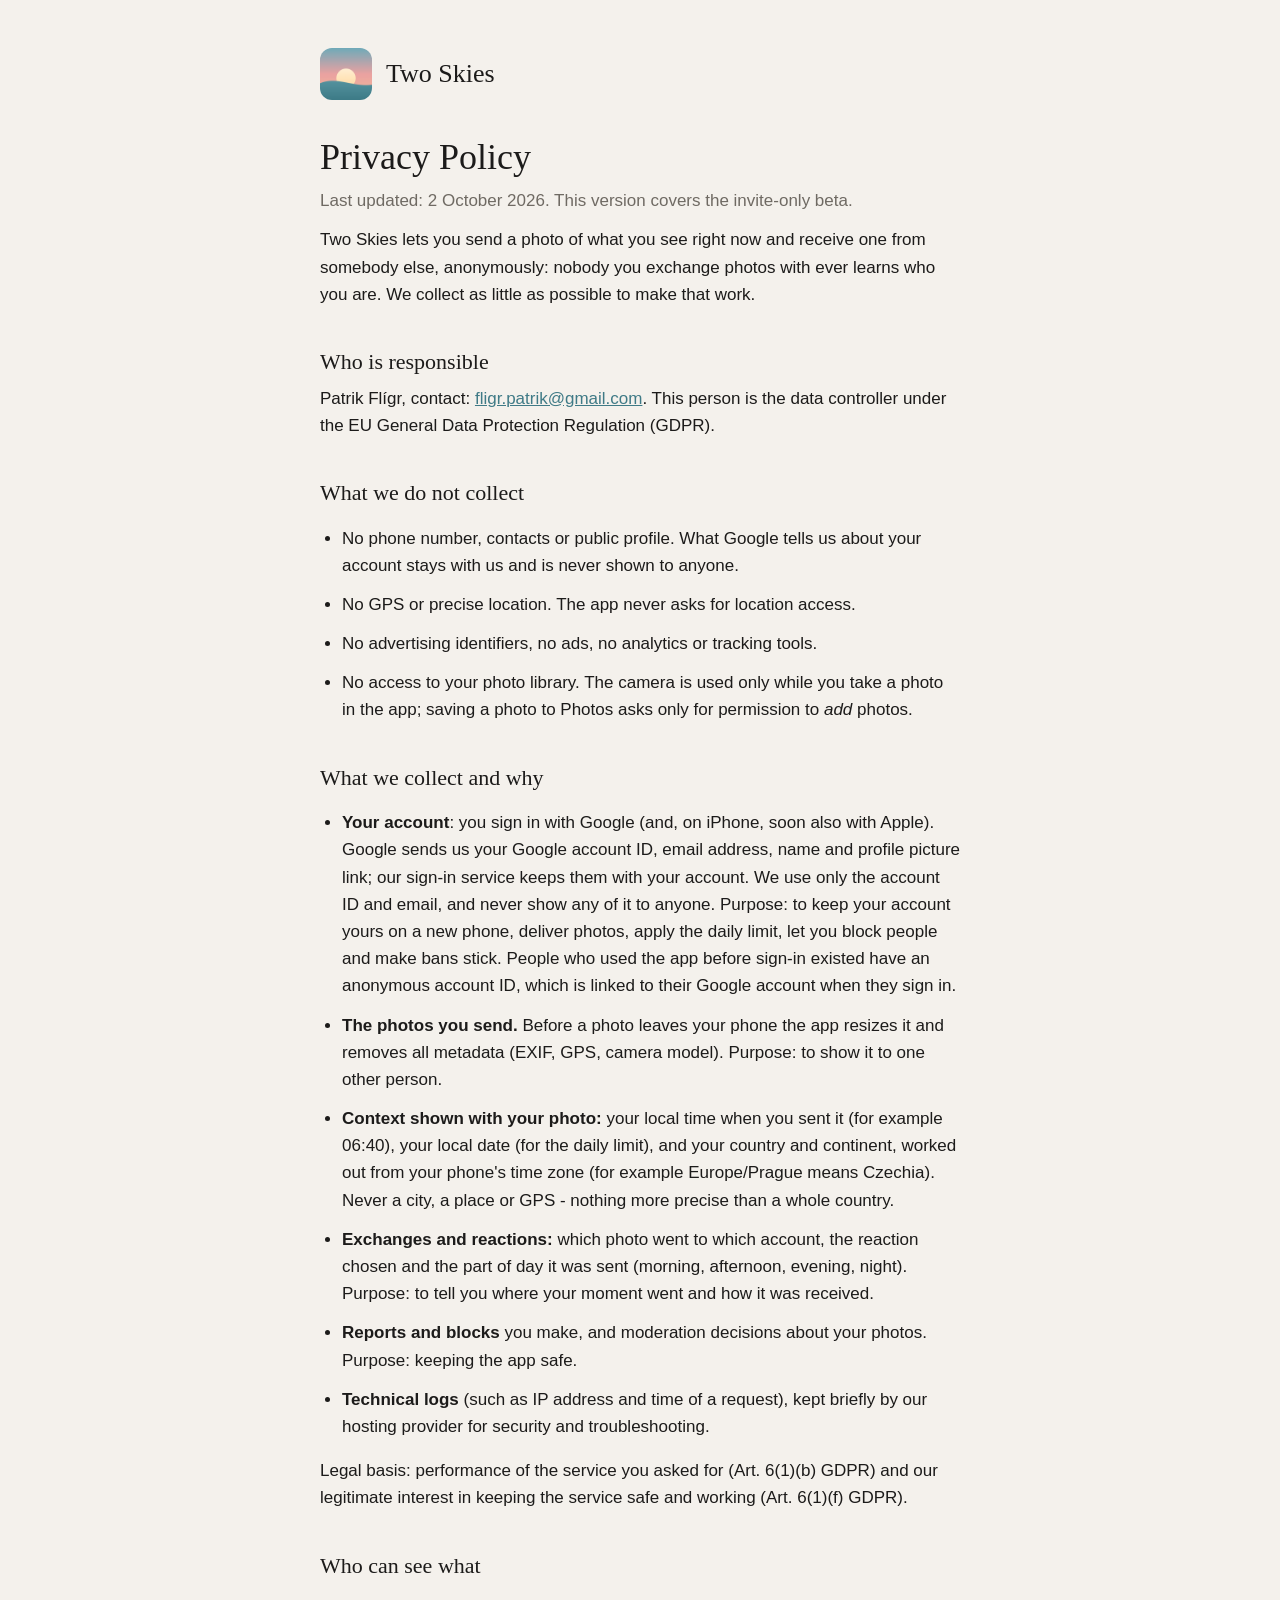
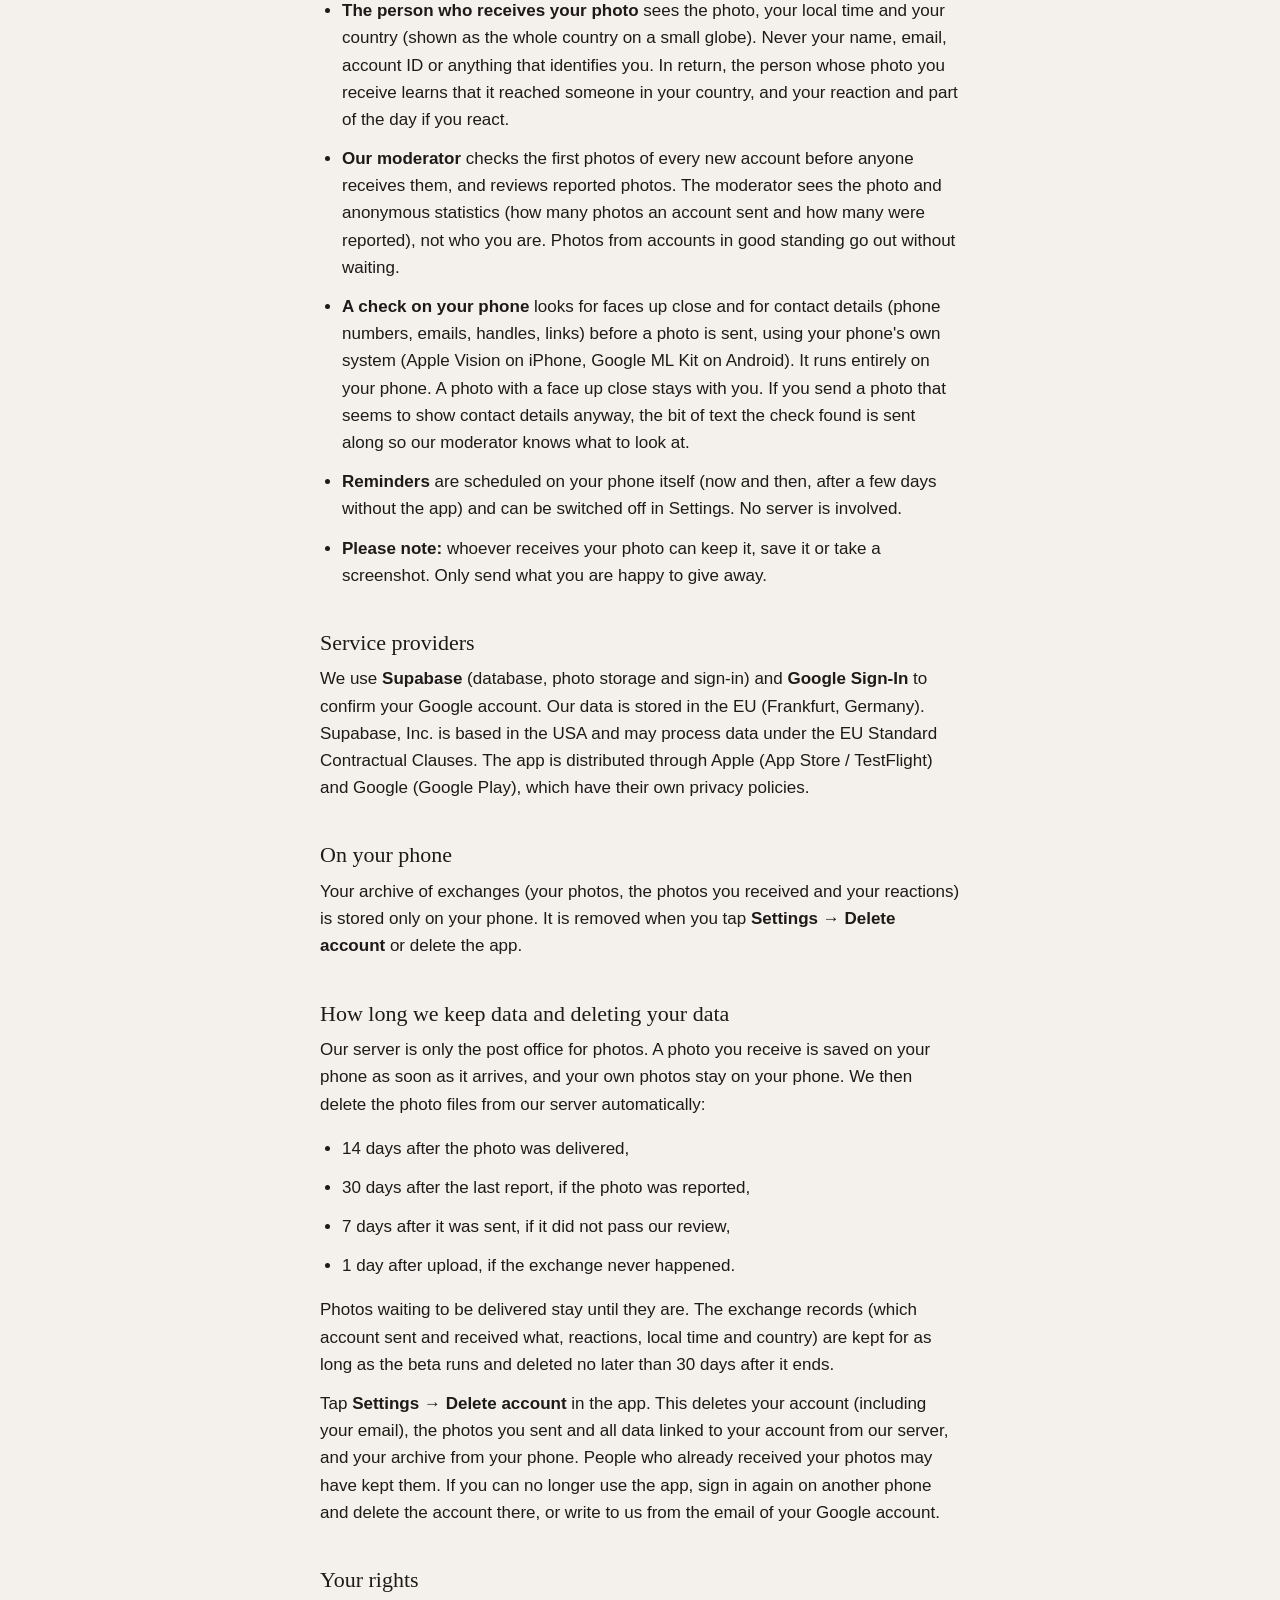
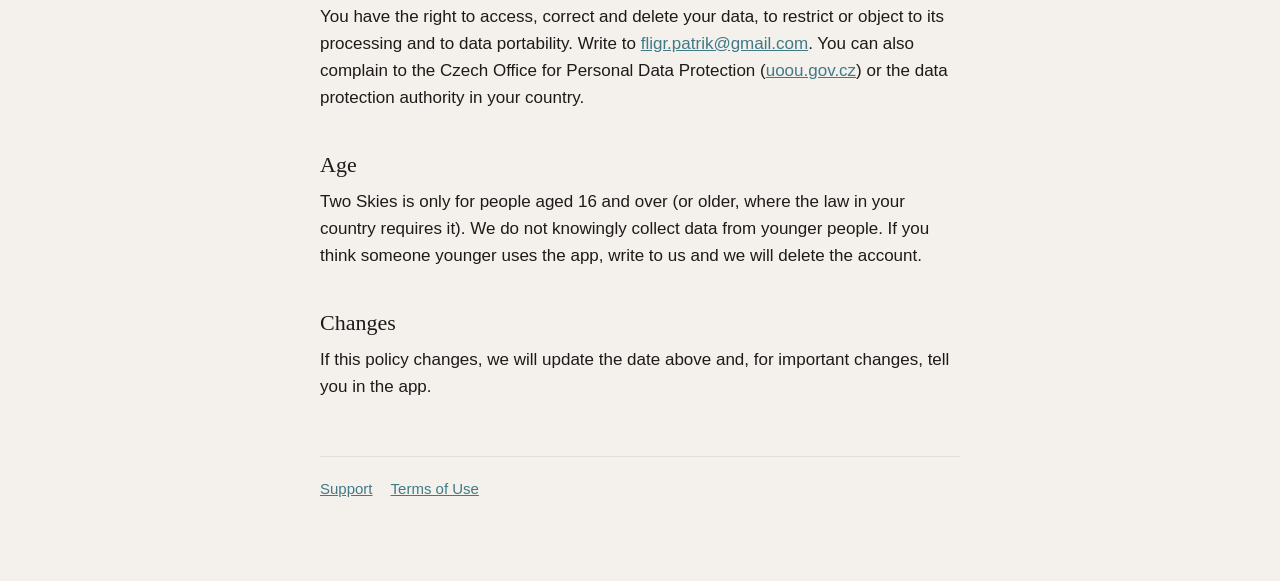
==== commit 9c3f2560: "Add files via upload" ====
--- a/privacy.html
+++ b/privacy.html
@@ -67,7 +67,7 @@
   <p>You have the right to access, correct and delete your data, to restrict or object to its processing and to data portability. Write to <a href="mailto:fligr.patrik@gmail.com">fligr.patrik@gmail.com</a>. You can also complain to the Czech Office for Personal Data Protection (<a href="https://uoou.gov.cz">uoou.gov.cz</a>) or the data protection authority in your country.</p>
 
   <h2>Age</h2>
-  <p>Two Skies is only for people aged 18 and over.</p>
+  <p>Two Skies is only for people aged 16 and over (or older, where the law in your country requires it). We do not knowingly collect data from younger people. If you think someone younger uses the app, write to us and we will delete the account.</p>
 
   <h2>Changes</h2>
   <p>If this policy changes, we will update the date above and, for important changes, tell you in the app.</p>
